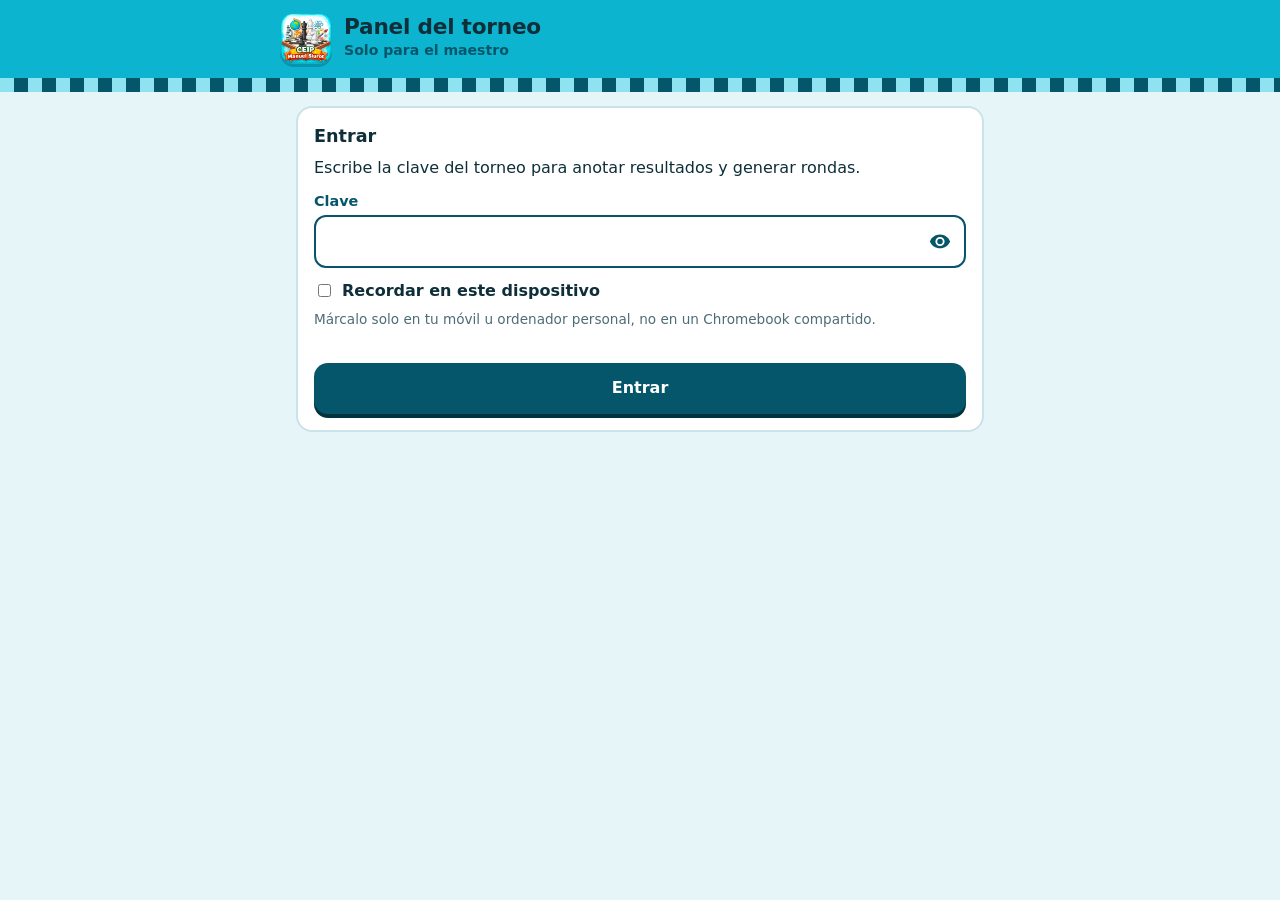
==== admin.html @ 44c77a31 "Add files via upload" ====
<!DOCTYPE html>
<html lang="es">
<head>
<meta charset="UTF-8">
<meta name="viewport" content="width=device-width, initial-scale=1, viewport-fit=cover">
<title>Panel del torneo · Ajedrez Siurot</title>
<meta name="robots" content="noindex, nofollow">
<meta name="theme-color" content="#06566b">
<link rel="manifest" href="manifest-admin.json">
<link rel="icon" type="image/png" href="iconos/favicon.png">
<link rel="apple-touch-icon" href="iconos/icon-180.png">
<meta name="apple-mobile-web-app-capable" content="yes">
<meta name="mobile-web-app-capable" content="yes">
<meta name="apple-mobile-web-app-title" content="Torneo Siurot">
<link rel="stylesheet" href="estilo.css">
</head>
<body class="admin">

<header class="cab">
  <div class="cab-fila">
    <img src="iconos/icon-192.png" alt="" width="52" height="52">
    <div>
      <h1>Panel del torneo</h1>
      <p>Solo para el maestro</p>
    </div>
    <div class="cab-acc">
      <button class="btn-ico" id="btn-recargar" aria-label="Actualizar datos" hidden></button>
      <button class="btn-ico" data-instalar hidden aria-label="Instalar la app"></button>
    </div>
  </div>
</header>

<section id="login" class="contenido">
  <div class="panel">
    <h2>Entrar</h2>
    <p>Escribe la clave del torneo para anotar resultados y generar rondas.</p>
    <label class="etq" for="clave">Clave</label>
    <div class="clave">
      <input id="clave" class="campo" type="password" autocomplete="current-password" autocapitalize="off" spellcheck="false">
      <button type="button" class="btn-ico" id="ver-clave" aria-label="Mostrar la clave" aria-pressed="false"></button>
    </div>
    <label class="leyenda" style="margin-top:12px"><input type="checkbox" id="recordar"> Recordar en este dispositivo</label>
    <p class="ayuda">Márcalo solo en tu móvil u ordenador personal, no en un Chromebook compartido.</p>
    <p class="error-txt" id="login-error" role="alert"></p>
    <button class="btn" id="entrar">Entrar</button>
  </div>
</section>

<div id="app" hidden>
  <main class="contenido" id="vista" aria-live="polite"></main>
  <div class="barra-gen" id="barra" hidden></div>
  <nav class="nav" aria-label="Secciones">
    <button data-tab="mesas"></button>
    <button data-tab="clasif"></button>
    <button data-tab="jugadores"></button>
    <button data-tab="torneo"></button>
  </nav>
</div>

<div id="zona-imprimir"></div>

<script src="comun.js"></script>
<script>
(function () {
  'use strict';
  const S = Siurot;
  const { $, $$, esc, I } = S;

  let clave = '', db = null, tab = 'mesas', ronda = 0, busca = '', generando = false;
  const guardado = {};          // estado de guardado por mesa: 'guardando' | 'error'
  const cola = [];              // resultados pendientes de enviar
  let enCurso = false;
  const form = { nombre: '', jugadores: '', rondas: '', fecha: '' };   // formulario "Nuevo torneo" (no se pierde al refrescar)
  let aviso = null;             // texto del aviso en edición

  const norm = (s) => String(s).toLowerCase().normalize('NFD').replace(/[̀-ͯ]/g, '');
  const por = () => S.jugadoresPorId(db);
  const maxRondas = (n) => Math.max(2, Math.min(12, Math.floor(n / 2)));
  const sugeridas = (n) => Math.min(maxRondas(n), Math.max(2, Math.ceil(Math.log2(Math.max(n, 2)))));

  $('#btn-recargar').innerHTML = I.recargar;
  $('[data-instalar]').innerHTML = I.instalar;
  $('#ver-clave').innerHTML = I.ojo;
  const etq = { mesas: ['Mesas', I.mesas], clasif: ['Clasificación', I.podio], jugadores: ['Jugadores', I.gente], torneo: ['Torneo', I.ajustes] };
  $$('.nav button').forEach((b) => { const e = etq[b.dataset.tab]; b.innerHTML = e[1] + '<span>' + e[0] + '</span>'; });

  // ---------- Entrada ----------
  $('#ver-clave').addEventListener('click', () => {
    const i = $('#clave'), ver = i.type === 'password';
    i.type = ver ? 'text' : 'password';
    $('#ver-clave').innerHTML = ver ? I.ojoNo : I.ojo;
    $('#ver-clave').setAttribute('aria-pressed', String(ver));
    $('#ver-clave').setAttribute('aria-label', ver ? 'Ocultar la clave' : 'Mostrar la clave');
  });
  $('#clave').addEventListener('keydown', (e) => { if (e.key === 'Enter') entrar(); });
  $('#entrar').addEventListener('click', () => entrar());

  async function entrar(silencioso, claveGuardada) {
    const k = claveGuardada || $('#clave').value;
    const err = $('#login-error'); err.textContent = '';
    if (!k) { err.textContent = 'Escribe la clave.'; return; }
    const btn = $('#entrar'); btn.disabled = true; btn.textContent = 'Comprobando…';
    try {
      await S.api.enviar({ action: 'login', key: k });
      clave = k;
      try {
        if ($('#recordar').checked) localStorage.setItem('siurot_clave', k);
        sessionStorage.setItem('siurot_clave', k);
      } catch (e) { /* sin almacenamiento */ }
      $('#clave').value = '';
      mostrarApp();
      await cargar(true);
    } catch (e) {
      if (silencioso) { try { localStorage.removeItem('siurot_clave'); sessionStorage.removeItem('siurot_clave'); } catch (x) { /* */ } }
      else err.textContent = e.message;
    } finally { btn.disabled = false; btn.textContent = 'Entrar'; }
  }
  function mostrarApp() {
    $('#login').hidden = true; $('#app').hidden = false; $('#btn-recargar').hidden = false;
    S.nav.iniciar(tab, (t, atras) => irA(t, atras));
    pintar();
  }
  function salir() {
    try { localStorage.removeItem('siurot_clave'); sessionStorage.removeItem('siurot_clave'); } catch (e) { /* */ }
    location.reload();
  }

  // ---------- Datos ----------
  async function cargar(silencio) {
    try {
      db = await S.api.leer();
      if (!form.rondas) form.rondas = '';
      pintar();
      if (!silencio) S.toast('Datos al día', 'ok');
    } catch (e) { S.toast(e.message, 'mal'); }
  }
  function aplicar(res) { if (res && res.db) { db = res.db; } }

  // ---------- Guardado de resultados (cola, uno a uno) ----------
  function encolar(r, t, v) {
    guardado[r + '_' + t] = 'guardando';
    cola.push({ r, t, v });
    procesar();
  }
  async function procesar() {
    if (enCurso) return;
    enCurso = true;
    let fallo = false;
    while (cola.length) {
      const it = cola[0], k = it.r + '_' + it.t;
      try {
        await S.api.enviar({ action: 'setResult', key: clave, round: it.r, table: it.t, result: it.v });
        if (!cola.some((x, i) => i > 0 && x.r === it.r && x.t === it.t)) delete guardado[k];
      } catch (e) { guardado[k] = 'error'; fallo = true; S.toast(e.message, 'mal'); }
      cola.shift();
      if (tab === 'mesas') pintarMesas();
    }
    enCurso = false;
    if (!fallo) await cargar(true);
    else pintar();
  }

  // ---------- Vistas ----------
  function vacio(t, s) { return `<div class="vacio">${I.peon}<b>${t}</b>${s}</div>`; }

  function vistaMesas() {
    if (!db.started) return vacio('No hay torneo en marcha', 'Ve a la pestaña Torneo para crear uno.');
    if (!ronda || ronda > db.currentRound) ronda = db.currentRound;
    const p = por();
    const ms = S.partidasRonda(db, ronda);
    const f = db.fechas[ronda] ? ` · ${S.fecha(db.fechas[ronda])}` : '';
    return `${S.pasosHtml(db, ronda)}<p class="nota" style="margin:0 4px 12px">Toca el lado del ganador (se guarda solo). Toca otra vez para borrar. El ½ del centro es tablas.${f ? '<br>Ronda ' + ronda + f : ''}</p>
      <div class="lista-mesas">${ms.map((m) => S.mesaHtml(m, p, { admin: true, guardado })).join('')}</div>`;
  }
  function pintarMesas() { if (tab === 'mesas' && db) { const sy = window.scrollY; $('#vista').innerHTML = vistaMesas(); window.scrollTo(0, sy); barra(); } }

  function barra() {
    const b = $('#barra');
    if (tab !== 'mesas' || !db || !db.started || ronda !== db.currentRound) { b.hidden = true; document.body.classList.add('sin-barra'); return; }
    const ms = S.partidasRonda(db, db.currentRound).filter((m) => m.player2Id !== -1);
    const hechos = ms.filter((m) => m.result).length, pend = ms.length - hechos;
    const guardando = cola.length > 0 || enCurso;
    let boton;
    if (generando) boton = '<button class="btn" disabled>Generando…</button>';
    else if (db.currentRound >= db.totalRondas && pend === 0) boton = `<button class="btn cinta" data-act="fin">${I.corona} Torneo terminado: ver clasificación</button>`;
    else if (pend > 0) boton = `<button class="btn" disabled>Faltan ${pend} resultado${pend === 1 ? '' : 's'}</button>`;
    else if (guardando) boton = '<button class="btn" disabled>Guardando…</button>';
    else boton = `<button class="btn cinta" data-act="generar">Generar ronda ${db.currentRound + 1} de ${db.totalRondas}</button>`;
    b.innerHTML = `<div><p>Ronda ${db.currentRound}: ${hechos} de ${ms.length} resultados</p><div class="progreso"><i style="width:${ms.length ? Math.round(hechos * 100 / ms.length) : 0}%"></i></div>${boton}</div>`;
    b.hidden = false; document.body.classList.remove('sin-barra');
  }

  function vistaClasif() {
    if (!db.started) return vacio('Todavía no hay clasificación', 'Crea un torneo para empezar.');
    return S.clasificacionHtml(db, {}) + `<div class="btns"><button class="btn sec" data-act="imprimir-clasif">${I.imprimir} Imprimir la clasificación</button></div>`;
  }

  function vistaJugadores() {
    if (!db.players.length) return vacio('No hay jugadores', 'Crea un torneo desde la pestaña Torneo.');
    const q = norm(busca.trim());
    let lista = db.players.slice().sort((a, b) => a.name.localeCompare(b.name, 'es'));
    if (q) lista = lista.filter((x) => norm(x.name).includes(q));
    let h = `<div class="buscar">${I.lupa}<label class="sr" for="q">Buscar jugador</label><input id="q" type="search" placeholder="Buscar jugador" value="${esc(busca)}" autocomplete="off"></div>`;
    lista.forEach((x) => { h += `<button class="fila-j ${x.retired ? 'ret' : ''}" data-act="jugador" data-id="${x.id}"><span class="pos num">${x.pos}</span><span class="n">${esc(x.name)}${x.retired ? '<small>retirado</small>' : ''}</span><span class="p num">${S.pts(x.points)}</span></button>`; });
    return h + '<p class="nota">Toca un jugador para ver sus partidas o retirarlo del torneo (por ejemplo, si se marcha del colegio).</p>';
  }

  function vistaTorneo() {
    const hay = db && db.started;
    const n = db ? db.players.length : 0;
    let h = '';
    if (hay) {
      h += `<section class="panel"><h2>Días de juego</h2><p class="ayuda" style="margin:0 0 6px">Las familias ven la fecha de cada ronda y el aviso de «próxima ronda».</p>`;
      for (let r = 1; r <= db.totalRondas; r++) h += `<div class="fila-ronda"><b>Ronda ${r}</b><input class="campo" type="date" data-fecha="${r}" value="${esc(db.fechas[r] || '')}" aria-label="Fecha de la ronda ${r}"></div>`;
      h += '</section>';
      const max = maxRondas(n), min = Math.max(db.currentRound, 1);
      h += `<section class="panel"><h2>Número de rondas</h2><div class="paso-num"><button data-act="menos" ${db.totalRondas <= min ? 'disabled' : ''} aria-label="Una ronda menos">−</button><b class="num">${db.totalRondas}</b><button data-act="mas" ${db.totalRondas >= max ? 'disabled' : ''} aria-label="Una ronda más">+</button></div>
        <p class="ayuda" style="text-align:center">Con ${n} jugadores: de ${min} a ${max} rondas. Recomendado: ${sugeridas(n)}.</p></section>`;
      if (aviso === null) aviso = db.aviso || '';
      h += `<section class="panel"><h2>Aviso para las familias</h2><label class="etq" for="aviso">Mensaje (aparece arriba en la web)</label>
        <textarea id="aviso" class="campo" maxlength="300" placeholder="Ej.: Mañana jugamos la ronda 3 en el patio, a la hora del recreo.">${esc(aviso)}</textarea>
        <div class="btns"><button class="btn" data-act="guardar-aviso">Guardar aviso</button></div></section>`;
      h += `<section class="panel"><h2>Imprimir</h2><p class="ayuda" style="margin:0 0 6px">Se abre el cuadro de impresión de Chrome; también puedes elegir «Guardar como PDF».</p>
        <div class="btns"><button class="btn sec" data-act="imprimir-mesas">${I.imprimir} Mesas de la ronda ${ronda || db.currentRound}</button><button class="btn sec" data-act="imprimir-clasif">${I.imprimir} Clasificación</button></div></section>`;
      if (db.currentRound > 1) h += `<section class="panel"><h2>Me he equivocado</h2><p>Si generaste una ronda por error, puedes deshacer la última (la ronda ${db.currentRound}) y sus resultados.</p><div class="btns"><button class="btn sec" data-act="deshacer">Deshacer la ronda ${db.currentRound}</button></div></section>`;
    }
    const lineas = form.jugadores.split('\n').map((x) => x.trim()).filter(Boolean).length;
    h += `<section class="panel"><h2>${hay ? 'Empezar un torneo nuevo' : 'Crear el torneo'}</h2>
      ${hay ? '<p class="ayuda" style="margin:0 0 6px">Esto borra el torneo actual con todos sus resultados.</p>' : ''}
      <label class="etq" for="f-nombre">Nombre del torneo</label><input id="f-nombre" class="campo" maxlength="60" placeholder="Torneo de ajedrez del recreo" value="${esc(form.nombre)}">
      <label class="etq" for="f-jug">Jugadores (uno por línea)</label>
      <textarea id="f-jug" class="campo" style="min-height:170px" placeholder="Awatef 4ºA&#10;Antonio 3ºB&#10;Lucas 4ºA">${esc(form.jugadores)}</textarea>
      <p class="ayuda" id="f-cuenta">${lineas} jugador${lineas === 1 ? '' : 'es'}${lineas >= 4 ? ' · rondas recomendadas: ' + sugeridas(lineas) : ' · hacen falta al menos 4'}. Si dos comparten nombre, añade el curso.</p>
      <label class="etq" for="f-rondas">Número de rondas (vacío = recomendado)</label><input id="f-rondas" class="campo" type="number" min="1" max="12" inputmode="numeric" value="${esc(form.rondas)}">
      <label class="etq" for="f-fecha">Día de la ronda 1 (opcional)</label><input id="f-fecha" class="campo" type="date" value="${esc(form.fecha)}">
      <div class="btns"><button class="btn ${hay ? 'mal' : 'cinta'}" data-act="crear">${hay ? 'Borrar todo y crear el torneo nuevo' : 'Crear torneo y sortear la ronda 1'}</button></div></section>`;
    h += `<section class="panel"><h2>Sesión</h2><div class="btns"><button class="btn sec" data-act="salir">Cerrar sesión</button></div>
      <p class="ayuda"><a class="enlace" href="?diag">Comprobar que la app está bien instalada</a></p>
      <button class="btn" data-instalar hidden style="margin-top:8px">${I.instalar} Instalar el panel en este dispositivo</button>
      <p data-ios hidden class="ayuda">En iPhone: botón Compartir de Safari → <b>Añadir a pantalla de inicio</b>.</p></section>`;
    return h;
  }

  function pintar() {
    if (!db) return;
    $$('.nav button').forEach((b) => b.setAttribute('aria-current', b.dataset.tab === tab ? 'page' : 'false'));
    const foco = document.activeElement && document.activeElement.id === 'q';
    const pos = foco ? document.activeElement.selectionStart : 0;
    $('#vista').innerHTML = ({ mesas: vistaMesas, clasif: vistaClasif, jugadores: vistaJugadores, torneo: vistaTorneo })[tab]();
    S.pintarInstalar(); barra();
    if (foco) { const q = $('#q'); if (q) { q.focus(); q.setSelectionRange(pos, pos); } }
  }
  function irA(t, atras) {
    if (t === tab) return;
    tab = t; busca = '';
    if (!atras) S.nav.pestana(t);
    pintar(); window.scrollTo(0, 0);
  }

  // ---------- Acciones ----------
  function fichaJugador(id) {
    const x = por()[id]; if (!x) return;
    const caja = S.hoja(S.fichaHtml(db, x, `<p class="ayuda">${x.retired ? 'Está retirado: no se le empareja en las próximas rondas.' : 'Si se retira, no se le emparejará más; sus puntos y partidas se conservan.'}</p>
      <div class="btns"><button class="btn ${x.retired ? '' : 'mal'}" data-r="ret">${x.retired ? 'Reincorporar al torneo' : 'Retirar del torneo'}</button><button class="btn sec" data-r="x">Cerrar</button></div>`));
    caja.addEventListener('click', async (e) => {
      const b = e.target.closest('[data-r]'); if (!b) return;
      if (b.dataset.r !== 'ret') { S.cerrarHoja(); return; }
      if (!x.retired) {
        const ok = await S.confirmar({ titulo: `¿Retirar a ${x.name}?`, texto: 'No se le emparejará en las próximas rondas.', ok: 'Retirar', peligro: true });
        if (!ok) return;
      }
      try { aplicar(await S.api.enviar({ action: 'setRetirado', key: clave, id, value: !x.retired })); pintar(); S.toast(x.retired ? 'Reincorporado' : 'Retirado', 'ok'); S.cerrarHoja(); }
      catch (err) { S.toast(err.message, 'mal'); }
    });
  }

  function dialogoGenerar() {
    if (cola.length || enCurso) { S.toast('Espera a que termine de guardar', 'mal'); return; }
    const n = db.currentRound + 1;
    const caja = S.hoja(`<div class="asa"></div><h2>Generar la ronda ${n}</h2>
      <p class="sub">Se emparejará según la clasificación actual, sin repetir rivales y repartiendo los colores.</p>
      <label class="etq" for="f-f">Día de juego (opcional)</label><input id="f-f" type="date" class="campo" value="${esc(db.fechas[n] || '')}">
      <div class="btns dos"><button class="btn sec" data-r="no">Cancelar</button><button class="btn cinta" data-r="si">Generar</button></div>`);
    caja.addEventListener('click', async (e) => {
      const b = e.target.closest('[data-r]'); if (!b) return;
      const fecha = $('#f-f', caja).value;
      S.cerrarHoja();
      if (b.dataset.r !== 'si') return;
      generando = true; barra();
      try {
        const res = await S.api.enviar({ action: 'nextRound', key: clave, fecha });
        aplicar(res); ronda = db.currentRound;
        S.toast(`Ronda ${db.currentRound} generada`, 'ok');
        if (res.warnings && res.warnings.length) S.aviso('Revisa estas mesas', '<ul>' + res.warnings.map((w) => `<li>${esc(w)}</li>`).join('') + '</ul>');
      } catch (err) { S.toast(err.message, 'mal'); }
      generando = false; pintar(); window.scrollTo(0, 0);
    });
  }

  async function crear() {
    const nombres = form.jugadores.split('\n').map((x) => x.replace(/\s+/g, ' ').trim()).filter(Boolean);
    if (nombres.length < 4) { S.toast('Hacen falta al menos 4 jugadores', 'mal'); return; }
    const hay = db && db.started;
    const ok = await S.confirmar(hay
      ? { titulo: 'Borrar el torneo actual', texto: `Se perderán todos los resultados y se creará uno nuevo con ${nombres.length} jugadores.`, ok: 'Borrar y crear', peligro: true, escribir: 'BORRAR' }
      : { titulo: 'Crear el torneo', texto: `Se sorteará la ronda 1 con ${nombres.length} jugadores.`, ok: 'Crear' });
    if (!ok) return;
    S.toast('Creando el torneo…');
    try {
      const res = await S.api.enviar({ action: 'create', key: clave, players: nombres, rondas: parseInt(form.rondas, 10) || 0, nombre: form.nombre.trim() || 'Torneo de ajedrez', fecha: form.fecha });
      aplicar(res); form.jugadores = ''; form.nombre = ''; form.rondas = ''; form.fecha = ''; aviso = null; ronda = 1;
      irA('mesas'); pintar();
      S.toast('Torneo creado', 'ok');
      if (res.warnings && res.warnings.length) S.aviso('Revisa estas mesas', '<ul>' + res.warnings.map((w) => `<li>${esc(w)}</li>`).join('') + '</ul>');
    } catch (err) { S.toast(err.message, 'mal'); }
  }

  async function enviar(cuerpo, ok) {
    try { aplicar(await S.api.enviar(Object.assign({ key: clave }, cuerpo))); if (ok) S.toast(ok, 'ok'); return true; }
    catch (err) { S.toast(err.message, 'mal'); return false; }
  }

  // ---------- Impresión ----------
  function imprimir(html) { $('#zona-imprimir').innerHTML = html; window.print(); }
  function imprimirMesas() {
    const r = ronda || db.currentRound, p = por();
    const f = db.fechas[r] ? ' · ' + S.fecha(db.fechas[r]) : '';
    const filas = S.partidasRonda(db, r).map((m) => m.player2Id === -1
      ? `<tr><td class="c">${m.table}</td><td colspan="3">${esc(p[m.player1Id].name)} — descansa (1 punto)</td></tr>`
      : `<tr><td class="c">${m.table}</td><td>${esc(p[m.player1Id].name)}</td><td class="c">${m.result === '1-0' ? '1 – 0' : m.result === '0-1' ? '0 – 1' : m.result ? '½ – ½' : '&nbsp;'}</td><td>${esc(p[m.player2Id].name)}</td></tr>`).join('');
    imprimir(`<h1>${esc(db.nombre)}</h1><h2>Ronda ${r}${f}</h2><table><thead><tr><th class="c">Mesa</th><th>Blancas</th><th class="c">Resultado</th><th>Negras</th></tr></thead><tbody>${filas}</tbody></table>`);
  }
  function imprimirClasif() {
    const filas = S.ordenados(db).map((x) => `<tr><td class="c">${x.pos}</td><td>${esc(x.name)}${x.retired ? ' (retirado)' : ''}</td><td class="c">${S.pts(x.points)}</td><td class="c">${S.pts(Math.round(x.buchholz * 10) / 10)}</td></tr>`).join('');
    imprimir(`<h1>${esc(db.nombre)}</h1><h2>Clasificación${db.finished ? ' final' : ' tras la ronda ' + (db.currentRound - (db.roundDone ? 0 : 1))}</h2><table><thead><tr><th class="c">Puesto</th><th>Jugador</th><th class="c">Puntos</th><th class="c">Buchholz</th></tr></thead><tbody>${filas}</tbody></table>`);
  }

  // ---------- Eventos ----------
  document.addEventListener('click', async (e) => {
    const nav = e.target.closest('.nav [data-tab]'); if (nav) { irA(nav.dataset.tab); return; }
    if (e.target.closest('#btn-recargar')) { if (cola.length || enCurso) S.toast('Espera, se está guardando', 'mal'); else cargar(false); return; }
    const paso = e.target.closest('.paso[data-ronda]'); if (paso && !paso.disabled) { ronda = parseInt(paso.dataset.ronda, 10); pintar(); return; }
    const a = e.target.closest('[data-act]'); if (!a) return;
    const act = a.dataset.act;
    if (act === 'res') {
      const r = parseInt(a.dataset.round, 10), t = parseInt(a.dataset.table, 10), v = a.dataset.val;
      const m = db.matches.find((x) => x.round === r && x.table === t); if (!m) return;
      const nuevo = (m.result === v && guardado[r + '_' + t] !== 'error') ? '' : v;
      m.result = nuevo; encolar(r, t, nuevo); pintarMesas(); return;
    }
    if (act === 'jugador') { fichaJugador(parseInt(a.dataset.id, 10)); return; }
    if (act === 'generar') { dialogoGenerar(); return; }
    if (act === 'fin') { irA('clasif'); S.confeti(); return; }
    if (act === 'imprimir-mesas') { imprimirMesas(); return; }
    if (act === 'imprimir-clasif') { imprimirClasif(); return; }
    if (act === 'guardar-aviso') { if (await enviar({ action: 'setAviso', texto: $('#aviso').value }, 'Aviso guardado')) { aviso = db.aviso; } return; }
    if (act === 'menos' || act === 'mas') { if (await enviar({ action: 'setRondas', rondas: db.totalRondas + (act === 'mas' ? 1 : -1) })) pintar(); return; }
    if (act === 'deshacer') {
      const ok = await S.confirmar({ titulo: `¿Deshacer la ronda ${db.currentRound}?`, texto: 'Se borran sus mesas y resultados. Podrás generarla de nuevo.', ok: 'Deshacer', peligro: true });
      if (ok && await enviar({ action: 'undoRound' }, 'Ronda deshecha')) { ronda = db.currentRound; pintar(); }
      return;
    }
    if (act === 'crear') { crear(); return; }
    if (act === 'salir') { salir(); return; }
  });
  document.addEventListener('change', async (e) => {
    const f = e.target.dataset && e.target.dataset.fecha;
    if (f) await enviar({ action: 'setFecha', round: parseInt(f, 10), fecha: e.target.value }, 'Fecha guardada');
  });
  document.addEventListener('input', (e) => {
    const id = e.target.id;
    if (id === 'q') { busca = e.target.value; pintar(); }
    else if (id === 'f-nombre') form.nombre = e.target.value;
    else if (id === 'f-rondas') form.rondas = e.target.value;
    else if (id === 'f-fecha') form.fecha = e.target.value;
    else if (id === 'aviso') aviso = e.target.value;
    else if (id === 'f-jug') {
      form.jugadores = e.target.value;
      const n = form.jugadores.split('\n').map((x) => x.trim()).filter(Boolean).length;
      $('#f-cuenta').textContent = `${n} jugador${n === 1 ? '' : 'es'}${n >= 4 ? ' · rondas recomendadas: ' + sugeridas(n) : ' · hacen falta al menos 4'}. Si dos comparten nombre, añade el curso.`;
    }
  });
  setInterval(() => { if (clave && !document.hidden && tab !== 'torneo' && !cola.length && !enCurso && !generando && !S.hayVentana()) cargar(true); }, 45000);

  // ---------- Inicio ----------
  let k = '';
  try { k = localStorage.getItem('siurot_clave') || sessionStorage.getItem('siurot_clave') || ''; } catch (e) { /* */ }
  if (k) entrar(true, k);
  else setTimeout(() => $('#clave').focus(), 50);
})();
</script>
</body>
</html>
---- estilo.css ----
/* Ajedrez Siurot · estilos compartidos (index.html y admin.html) */
:root {
  --cielo: #0db4cf;
  --cielo-claro: #8fe3f0;
  --hondo: #06566b;
  --tinta: #0e2f39;
  --suave: #4d6c76;
  --hielo: #e6f5f8;
  --linea: #c9e3e9;
  --marfil: #fbf4e4;
  --ebano: #16262c;
  --madera: #8a5a2b;
  --cinta: #ff6a2b;
  --cinta-fondo: #fff0e6;
  --sol: #ffc83d;
  --ok: #17824a;
  --mal: #c93636;
  --radio: 16px;
  --fuente: "Nunito", "Avenir Next Rounded", "SF Pro Rounded", ui-rounded, "Trebuchet MS", "Segoe UI", Roboto, system-ui, sans-serif;
}

* { box-sizing: border-box; -webkit-tap-highlight-color: transparent; }
html { -webkit-text-size-adjust: 100%; }
body {
  margin: 0; font-family: var(--fuente); font-size: 16px; line-height: 1.4;
  color: var(--tinta); background: var(--hielo);
  padding-bottom: calc(76px + env(safe-area-inset-bottom));
  overflow-x: hidden;
}
button, input, textarea, select { font: inherit; color: inherit; }
button { cursor: pointer; }
[hidden] { display: none !important; }
:focus-visible { outline: 3px solid var(--cinta); outline-offset: 2px; border-radius: 6px; }
.sr { position: absolute; width: 1px; height: 1px; overflow: hidden; clip: rect(0 0 0 0); white-space: nowrap; }
.num { font-variant-numeric: tabular-nums; }

/* ---------- Cabecera ---------- */
.cab {
  background: var(--cielo); color: var(--tinta);
  padding: calc(12px + env(safe-area-inset-top)) 16px 14px;
  position: relative;
}
.cab-fila { display: flex; align-items: center; gap: 12px; max-width: 720px; margin: 0 auto; }
.cab img { width: 52px; height: 52px; border-radius: 14px; flex: none; box-shadow: 0 3px 0 rgba(6, 86, 107, .35); }
.cab h1 { margin: 0; font-size: 1.35rem; line-height: 1.1; font-weight: 900; letter-spacing: -.01em; }
.cab p { margin: 2px 0 0; font-size: .88rem; font-weight: 700; color: var(--hondo); }
.cab-acc { margin-left: auto; display: flex; gap: 8px; }
.cab::after { /* tira de casillas de ajedrez */
  content: ""; position: absolute; left: 0; right: 0; bottom: -14px; height: 14px;
  background: repeating-conic-gradient(var(--hondo) 0 25%, var(--cielo-claro) 0 50%) 0 0 / 28px 28px;
}
.contenido { max-width: 720px; margin: 0 auto; padding: 28px 16px 8px; }

.btn-ico {
  width: 44px; height: 44px; border-radius: 50%; border: 0; display: grid; place-items: center;
  background: rgba(255, 255, 255, .55); color: var(--hondo);
}
.btn-ico:active { transform: scale(.94); }
.btn-ico svg { width: 22px; height: 22px; fill: currentColor; }

/* ---------- Aviso ---------- */
.aviso {
  display: flex; gap: 12px; align-items: flex-start; background: var(--cinta-fondo);
  border-left: 6px solid var(--cinta); border-radius: 4px 14px 14px 4px; padding: 12px 14px; margin: 0 0 18px;
}
.aviso svg { width: 24px; height: 24px; flex: none; fill: var(--cinta); margin-top: 1px; }
.aviso b { display: block; font-weight: 900; }
.aviso span { display: block; color: var(--tinta); }
.aviso.fin { background: #fff7d6; border-left-color: var(--sol); }
.aviso.fin svg { fill: #c79200; }

/* ---------- Pasos de ronda ---------- */
.pasos { display: flex; align-items: flex-start; margin: 0 0 18px; padding: 4px 0 2px; overflow-x: auto; scrollbar-width: none; }
.pasos::-webkit-scrollbar { display: none; }
.paso { flex: 1 0 58px; display: flex; flex-direction: column; align-items: center; gap: 4px; background: none; border: 0; padding: 0; position: relative; color: var(--suave); }
.paso::before { content: ""; position: absolute; top: 19px; left: -50%; width: 100%; height: 4px; background: var(--linea); z-index: 0; }
.paso:first-child::before { display: none; }
.paso.hecha::before, .paso.actual::before { background: var(--hondo); }
.paso i {
  position: relative; z-index: 1; width: 40px; height: 40px; border-radius: 50%; display: grid; place-items: center;
  font-style: normal; font-weight: 900; background: var(--hielo); border: 3px solid var(--linea); color: var(--suave);
}
.paso.hecha i { background: var(--hondo); border-color: var(--hondo); color: #fff; }
.paso.actual i { background: var(--sol); border-color: var(--hondo); color: var(--tinta); }
.paso.sel i { box-shadow: 0 0 0 4px var(--cinta); }
.paso.futura { cursor: default; }
.paso.futura i { border-style: dashed; }
.paso small { font-size: .72rem; font-weight: 800; min-height: 1em; }
.paso.sel small { color: var(--tinta); }

/* ---------- Mesa: el tablero partido ---------- */
.lista-mesas { display: grid; gap: 14px; }
@media (min-width: 640px) { .lista-mesas { grid-template-columns: 1fr 1fr; } }
.mesa { position: relative; }
.mesa-cab { display: flex; align-items: center; justify-content: space-between; padding: 0 4px 4px; font-weight: 900; font-size: .9rem; color: var(--hondo); }
.mesa-cab em { font-style: normal; font-weight: 800; font-size: .8rem; color: var(--suave); display: inline-flex; align-items: center; gap: 6px; }
.mesa.pend .mesa-cab em::before { content: ""; width: 8px; height: 8px; border-radius: 50%; background: var(--cinta); animation: latido 1.6s ease-in-out infinite; }
@keyframes latido { 50% { opacity: .25; } }
.tablero {
  position: relative; display: grid; grid-template-columns: 1fr 1fr; border-radius: var(--radio); overflow: hidden;
  border: 3px solid var(--madera); background: var(--madera); box-shadow: 0 4px 0 #5e3b17; gap: 0;
}
.lado {
  border: 0; border-radius: 0; text-align: left; min-height: 104px; padding: 12px 12px 12px 14px; display: flex; flex-direction: column; gap: 4px;
  position: relative; transition: filter .2s, opacity .2s, background-color .2s;
}
.lado.blancas { background: var(--marfil); color: var(--tinta); }
.lado.negras { background: var(--ebano); color: var(--marfil); text-align: right; align-items: flex-end; }
.lado-top { display: flex; align-items: center; gap: 6px; font-size: .74rem; font-weight: 800; opacity: .8; }
.negras .lado-top { flex-direction: row-reverse; }
.chip { width: 14px; height: 14px; border-radius: 4px; display: inline-block; border: 2px solid var(--ebano); background: var(--marfil); flex: none; }
.chip.n { background: var(--ebano); border-color: var(--marfil); }
.negras .chip { border-color: var(--marfil); }
.nombre { font-size: 1.05rem; line-height: 1.15; font-weight: 900; overflow-wrap: anywhere; hyphens: auto; }
.lado-pts { margin-top: auto; font-size: .78rem; font-weight: 700; opacity: .75; }
.lado.gana { box-shadow: inset 0 0 0 4px var(--sol); }
.lado.gana .lado-top svg { width: 20px; height: 20px; fill: var(--sol); filter: drop-shadow(0 1px 0 rgba(0, 0, 0, .35)); }
.blancas.gana .lado-top svg { fill: #e9a600; }
.lado.pierde { filter: saturate(.3); opacity: .62; }
.lado .medio { font-weight: 900; font-size: 1rem; opacity: 1; background: var(--sol); color: var(--tinta); border-radius: 8px; padding: 0 6px; }
.vs {
  position: absolute; left: 50%; top: 50%; width: 34px; height: 34px; transform: translate(-50%, -50%); border-radius: 50%;
  border: 3px solid var(--madera); background: repeating-conic-gradient(var(--ebano) 0 25%, var(--marfil) 0 50%) 0 0 / 14px 14px; z-index: 2;
  pointer-events: none;
}
.mesa.mia .tablero { box-shadow: 0 0 0 4px var(--cinta), 0 4px 0 4px #b2420f; }
.mesa.mia .mesa-cab::after { content: "tu mesa"; background: var(--cinta); color: #fff; border-radius: 99px; padding: 0 8px; font-size: .75rem; margin-left: 8px; }
.mesa.mia .mesa-cab { justify-content: flex-start; }
.mesa.mia .mesa-cab em { margin-left: auto; }

.descanso { grid-column: 1 / -1; background: repeating-linear-gradient(-45deg, #f3eedd 0 12px, var(--marfil) 12px 24px); color: var(--tinta); display: flex; align-items: center; gap: 12px; padding: 14px; min-height: 0; text-align: left; border: 0; width: 100%; }
.descanso b { font-weight: 900; font-size: 1.05rem; }
.descanso small { display: block; font-weight: 700; color: var(--suave); }
.descanso svg { width: 28px; height: 28px; flex: none; fill: var(--hondo); }

.buscar { position: relative; margin: 0 0 16px; }
.buscar input { width: 100%; padding: 13px 16px 13px 46px; border-radius: 99px; border: 2px solid var(--linea); background: #fff; font-weight: 700; outline: none; }
.buscar input:focus { border-color: var(--hondo); }
.buscar svg { position: absolute; left: 15px; top: 50%; transform: translateY(-50%); width: 22px; height: 22px; fill: var(--suave); }

.mi-partida { background: var(--hondo); color: #fff; border-radius: var(--radio); padding: 14px 16px; margin: 0 0 16px; }
.mi-partida b { font-size: 1.05rem; font-weight: 900; }
.mi-partida span { display: block; opacity: .92; }

.hora-act { font-size: .8rem; font-weight: 700; color: var(--suave); margin: 14px 0 0; text-align: center; }
.vacio { text-align: center; padding: 38px 18px; color: var(--suave); }
.vacio svg { width: 64px; height: 64px; fill: var(--cielo); margin-bottom: 8px; }
.vacio b { display: block; color: var(--tinta); font-size: 1.15rem; font-weight: 900; }

/* ---------- Clasificación ---------- */
.podio { display: grid; grid-template-columns: 1fr 1.15fr 1fr; gap: 8px; align-items: end; margin: 0 0 20px; }
.pod { display: flex; flex-direction: column; align-items: center; text-align: center; gap: 4px; padding: 0 2px; }
.pod .nom { font-weight: 900; font-size: .95rem; line-height: 1.1; overflow-wrap: anywhere; min-height: 2.2em; display: flex; align-items: flex-end; }
.pod .pun { font-weight: 800; font-size: .85rem; color: var(--suave); }
.pod .bloque { width: 100%; border-radius: 12px 12px 0 0; display: grid; place-items: start center; padding-top: 8px; font-weight: 900; font-size: 1.6rem; color: var(--tinta); }
.pod.p1 .bloque { height: 112px; background: linear-gradient(var(--sol), #f0a500); }
.pod.p2 .bloque { height: 84px; background: linear-gradient(#e7eef0, #b3c1c6); }
.pod.p3 .bloque { height: 62px; background: linear-gradient(#e9b384, #b8763f); }
.pod .corona { width: 34px; height: 34px; fill: #e9a600; }
.pod button { background: none; border: 0; padding: 0; display: flex; flex-direction: column; align-items: center; gap: 4px; width: 100%; }

.tabla { width: 100%; border-collapse: collapse; }
.tabla th { text-align: left; font-size: .78rem; color: var(--suave); font-weight: 800; padding: 0 8px 6px; }
.tabla th.r, .tabla td.r { text-align: right; }
.tabla td { padding: 0; border-top: 1px solid var(--linea); }
.fila-j { display: flex; align-items: center; gap: 10px; width: 100%; background: none; border: 0; text-align: left; padding: 11px 8px; min-height: 52px; }
.pos { width: 30px; flex: none; text-align: center; font-weight: 900; color: var(--hondo); }
.fila-j .n { flex: 1; font-weight: 800; overflow-wrap: anywhere; }
.fila-j .n small { display: block; font-weight: 700; color: var(--suave); font-size: .75rem; }
.fila-j .p { font-weight: 900; font-size: 1.2rem; min-width: 48px; text-align: right; }
.fila-j .b { min-width: 44px; text-align: right; color: var(--suave); font-weight: 700; font-size: .9rem; }
.fila-j.yo { background: var(--cinta-fondo); border-radius: 10px; box-shadow: inset 4px 0 0 var(--cinta); }
.fila-j.ret { opacity: .5; }
.nota { font-size: .8rem; color: var(--suave); margin: 12px 4px 0; }

/* ---------- Jugadores ---------- */
.az { display: block; }
.az h3 { margin: 16px 0 2px; font-size: .9rem; font-weight: 900; color: var(--hondo); }

/* ---------- Hoja inferior (ficha de jugador / diálogos) ---------- */
.capa { position: fixed; inset: 0; background: rgba(6, 40, 52, .55); z-index: 50; display: flex; align-items: flex-end; justify-content: center; }
.capa[hidden] { display: none; }
.hoja { background: #fff; width: 100%; max-width: 560px; max-height: 88vh; overflow: auto; border-radius: 22px 22px 0 0; padding: 10px 18px calc(22px + env(safe-area-inset-bottom)); animation: sube .22s ease-out; }
@keyframes sube { from { transform: translateY(40px); opacity: .4; } to { transform: none; opacity: 1; } }
.hoja .asa { width: 44px; height: 5px; border-radius: 9px; background: var(--linea); margin: 0 auto 12px; }
.hoja h2 { margin: 0; font-size: 1.4rem; font-weight: 900; line-height: 1.1; }
.hoja .sub { color: var(--suave); font-weight: 700; margin: 2px 0 12px; }
.datos { display: grid; grid-template-columns: repeat(3, 1fr); gap: 8px; margin: 0 0 14px; }
.datos div { background: var(--hielo); border-radius: 12px; padding: 8px 4px; text-align: center; }
.datos b { display: block; font-size: 1.5rem; font-weight: 900; }
.datos span { font-size: .75rem; font-weight: 800; color: var(--suave); }
.hist { list-style: none; margin: 0 0 14px; padding: 0; }
.hist li { display: flex; align-items: center; gap: 10px; padding: 9px 0; border-top: 1px solid var(--linea); }
.hist .r { width: 32px; font-weight: 900; color: var(--hondo); }
.hist .v { flex: 1; font-weight: 700; overflow-wrap: anywhere; }
.hist .res { font-weight: 900; font-size: .85rem; border-radius: 8px; padding: 2px 8px; background: var(--hielo); }
.res.g { background: #d8f3e3; color: var(--ok); }
.res.p { background: #fbe0e0; color: var(--mal); }
.res.t { background: #fff1c2; color: #8a6200; }
.res.d { background: #ece7d6; color: var(--suave); }
.colores { display: flex; gap: 6px; flex-wrap: wrap; margin: 0 0 14px; }

/* ---------- Botones ---------- */
.btn { display: inline-flex; align-items: center; justify-content: center; gap: 8px; width: 100%; border: 0; border-radius: 14px; padding: 14px 18px; font-weight: 900; background: var(--hondo); color: #fff; min-height: 50px; box-shadow: 0 4px 0 #03323f; }
.btn:active { transform: translateY(3px); box-shadow: 0 1px 0 #03323f; }
.btn.sec { background: #fff; color: var(--hondo); box-shadow: inset 0 0 0 2px var(--hondo); }
.btn.sec:active { box-shadow: inset 0 0 0 2px var(--hondo); }
.btn.cinta { background: var(--cinta); box-shadow: 0 4px 0 #b2420f; }
.btn.mal { background: var(--mal); box-shadow: 0 4px 0 #7f1d1d; }
.btn[disabled] { background: #c3d4d9; color: #6d858d; box-shadow: none; cursor: not-allowed; }
.btn svg { width: 20px; height: 20px; fill: currentColor; }
.btns { display: grid; gap: 10px; margin: 12px 0 0; }
.btns.dos { grid-template-columns: 1fr 1fr; }

/* ---------- Formularios y panel de gestión ---------- */
.campo { width: 100%; padding: 13px 14px; border-radius: 12px; border: 2px solid var(--linea); background: #fff; font-weight: 700; outline: none; }
.campo:focus { border-color: var(--hondo); }
textarea.campo { min-height: 130px; resize: vertical; font-weight: 600; }
.etq { display: block; font-weight: 800; font-size: .9rem; margin: 12px 0 4px; color: var(--hondo); }
.ayuda { font-size: .85rem; color: var(--suave); margin: 4px 0 0; }
.error-txt { color: var(--mal); font-weight: 800; min-height: 1.4em; margin: 8px 0 0; }
.clave { position: relative; }
.clave .campo { padding-right: 56px; }
.clave .btn-ico { position: absolute; right: 4px; top: 50%; transform: translateY(-50%); background: transparent; }
.vs-btn {
  position: absolute; left: 50%; top: 50%; transform: translate(-50%, -50%); z-index: 3; width: 46px; height: 46px; border-radius: 50%;
  border: 3px solid var(--madera); background: var(--sol); color: var(--tinta); font-weight: 900; font-size: 1.15rem; padding: 0;
}
.vs-btn[aria-pressed="true"] { background: var(--cinta); color: #fff; }
.mesa .lado[data-act="res"] { cursor: pointer; }
.fila-ronda { display: flex; align-items: center; gap: 10px; padding: 8px 0; border-top: 1px solid var(--linea); }
.fila-ronda b { width: 78px; font-weight: 900; }
.fila-ronda .campo { padding: 9px 10px; }
.paso-num { display: flex; align-items: center; gap: 14px; justify-content: center; margin: 8px 0; }
.paso-num button { width: 52px; height: 52px; border-radius: 50%; border: 0; background: var(--hondo); color: #fff; font-size: 1.6rem; font-weight: 900; }
.paso-num button[disabled] { background: #c3d4d9; }
.paso-num b { font-size: 2rem; min-width: 48px; text-align: center; }
.barra-gen {
  position: fixed; left: 0; right: 0; bottom: calc(62px + 3px + env(safe-area-inset-bottom)); z-index: 35; background: #fff;
  border-top: 2px solid var(--linea); padding: 10px 16px;
}
.barra-gen > div { max-width: 720px; margin: 0 auto; }
.progreso { height: 8px; background: var(--linea); border-radius: 9px; overflow: hidden; margin: 0 0 8px; }
.progreso i { display: block; height: 100%; background: var(--ok); transition: width .3s; }
.barra-gen p { margin: 0 0 8px; font-weight: 800; font-size: .9rem; }
body.admin { padding-bottom: calc(150px + env(safe-area-inset-bottom)); }
body.admin.sin-barra { padding-bottom: calc(80px + env(safe-area-inset-bottom)); }
.enlace { background: none; border: 0; color: var(--hondo); font-weight: 800; text-decoration: underline; padding: 8px 0; }

/* ---------- Información ---------- */
.panel { background: #fff; border-radius: var(--radio); padding: 16px; margin: 0 0 14px; border: 2px solid var(--linea); }
.panel h2 { margin: 0 0 8px; font-size: 1.1rem; font-weight: 900; }
.panel p, .panel li { margin: 6px 0; }
.panel ul { padding-left: 20px; margin: 6px 0; }
.leyenda { display: flex; align-items: center; gap: 8px; margin: 8px 0; font-weight: 700; }

/* ---------- Barra inferior ---------- */
.nav { position: fixed; left: 0; right: 0; bottom: 0; z-index: 40; background: #fff; border-top: 3px solid var(--hondo); display: flex; padding-bottom: env(safe-area-inset-bottom); }
.nav button { flex: 1; background: none; border: 0; padding: 8px 2px 8px; display: flex; flex-direction: column; align-items: center; gap: 2px; font-size: .74rem; font-weight: 800; color: var(--suave); min-height: 62px; }
.nav svg { width: 26px; height: 26px; fill: currentColor; }
.nav button[aria-current="page"] { color: var(--hondo); background: linear-gradient(var(--hielo), #fff); box-shadow: inset 0 4px 0 var(--cinta); }

/* ---------- Avisos emergentes ---------- */
.toast { position: fixed; left: 50%; bottom: calc(86px + env(safe-area-inset-bottom)); transform: translateX(-50%); z-index: 90; max-width: min(92vw, 460px); background: var(--tinta); color: #fff; border-radius: 14px; padding: 12px 16px; font-weight: 800; box-shadow: 0 8px 24px rgba(0, 0, 0, .3); animation: sube .2s ease-out; }
.toast.mal { background: var(--mal); }
.toast.ok { background: var(--ok); }

/* ---------- Diagnóstico ---------- */
.diag { position: fixed; inset: 0; z-index: 100; background: #fff; overflow: auto; padding: 18px; font-family: ui-monospace, Consolas, monospace; font-size: .9rem; }
.diag h2 { font-family: var(--fuente); margin: 0 0 10px; }
.diag div { padding: 6px 0; border-bottom: 1px solid var(--linea); overflow-wrap: anywhere; }
.diag .si { color: var(--ok); font-weight: 900; }
.diag .no { color: var(--mal); font-weight: 900; }

/* ---------- Cargando ---------- */
.cargando { text-align: center; padding: 50px 0; color: var(--suave); font-weight: 800; }
.peon { width: 40px; height: 40px; fill: var(--hondo); animation: salta .8s ease-in-out infinite alternate; }
@keyframes salta { to { transform: translateY(-10px); } }
.confeti { position: fixed; inset: 0; pointer-events: none; z-index: 30; overflow: hidden; }
.confeti i { position: absolute; top: -12px; width: 9px; height: 14px; border-radius: 2px; animation: cae linear forwards; }
@keyframes cae { to { transform: translateY(105vh) rotate(540deg); } }

@media (prefers-reduced-motion: reduce) {
  *, *::before, *::after { animation: none !important; transition: none !important; }
}

/* ---------- Impresión ---------- */
#zona-imprimir { display: none; }
@media print {
  body { background: #fff; padding: 0; }
  body > *:not(#zona-imprimir) { display: none !important; }
  #zona-imprimir { display: block !important; color: #000; font-family: var(--fuente); }
  #zona-imprimir h1 { font-size: 24pt; margin: 0 0 4pt; }
  #zona-imprimir h2 { font-size: 14pt; margin: 0 0 14pt; font-weight: 700; }
  #zona-imprimir table { width: 100%; border-collapse: collapse; font-size: 13pt; }
  #zona-imprimir th, #zona-imprimir td { border: 1.5px solid #000; padding: 7pt 8pt; text-align: left; }
  #zona-imprimir th { background: #ddd; }
  #zona-imprimir td.c { text-align: center; width: 90pt; }
  #zona-imprimir tr { break-inside: avoid; }
}
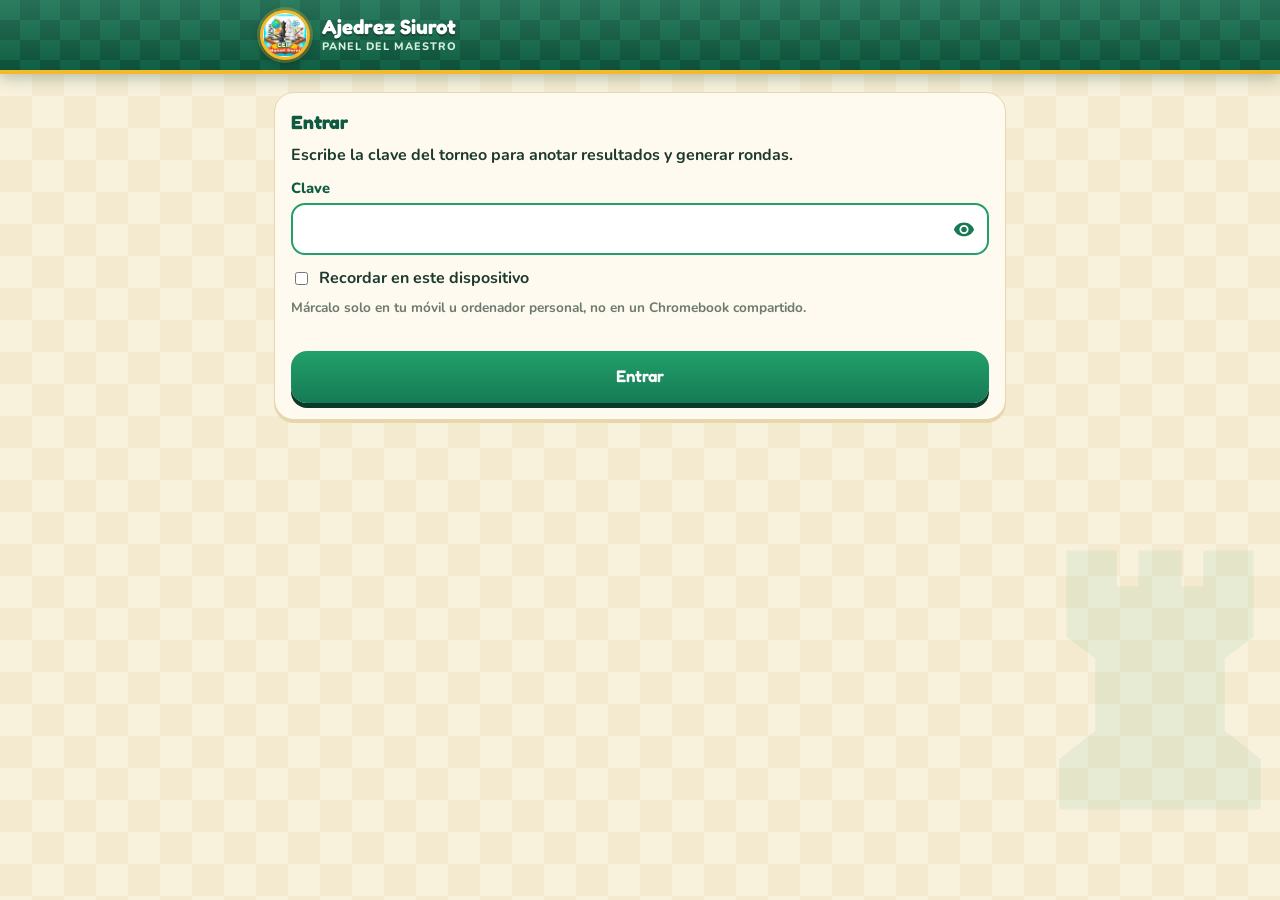
==== commit 1a375a27: "Add files via upload" ====
--- a/admin.html
+++ b/admin.html
@@ -5,7 +5,7 @@
 <meta name="viewport" content="width=device-width, initial-scale=1, viewport-fit=cover">
 <title>Panel del torneo · Ajedrez Siurot</title>
 <meta name="robots" content="noindex, nofollow">
-<meta name="theme-color" content="#06566b">
+<meta name="theme-color" content="#0f5a40">
 <link rel="manifest" href="manifest-admin.json">
 <link rel="icon" type="image/png" href="iconos/favicon.png">
 <link rel="apple-touch-icon" href="iconos/icon-180.png">
@@ -18,10 +18,10 @@
 
 <header class="cab">
   <div class="cab-fila">
-    <img src="iconos/icon-192.png" alt="" width="52" height="52">
+    <img src="iconos/icon-192.png" alt="" width="50" height="50">
     <div>
-      <h1>Panel del torneo</h1>
-      <p>Solo para el maestro</p>
+      <h1>Ajedrez Siurot</h1>
+      <p>Panel del maestro</p>
     </div>
     <div class="cab-acc">
       <button class="btn-ico" id="btn-recargar" aria-label="Actualizar datos" hidden></button>
@@ -58,6 +58,7 @@
 </div>
 
 <div id="zona-imprimir"></div>
+<input type="file" id="file-restore" accept=".json,application/json" hidden>
 
 <script src="comun.js"></script>
 <script>
@@ -75,12 +76,19 @@
 
   const norm = (s) => String(s).toLowerCase().normalize('NFD').replace(/[̀-ͯ]/g, '');
   const por = () => S.jugadoresPorId(db);
-  const maxRondas = (n) => Math.max(2, Math.min(12, Math.floor(n / 2)));
-  const sugeridas = (n) => Math.min(maxRondas(n), Math.max(2, Math.ceil(Math.log2(Math.max(n, 2)))));
+  const maxRondas = S.maxRondas, sugeridas = S.rondasFide;
+  const PRESETS = [
+    ['directo,bh1,bh,sb,vict', 'Recomendado', 'Enfrentamiento directo → Buchholz sin el peor → Buchholz → Sonneborn-Berger → victorias'],
+    ['bh,vict', 'Sencillo', 'Buchholz → victorias (como al principio)'],
+    ['vict,bh1,bh,sb', 'Premia ganar', 'Victorias → Buchholz sin el peor → Buchholz → Sonneborn-Berger'],
+    ['sb,bh,vict', 'Sonneborn-Berger', 'Sonneborn-Berger → Buchholz → victorias'],
+    ['prog,bh1,bh,vict', 'Progresivo', 'Puntuación progresiva → Buchholz sin el peor → Buchholz → victorias']
+  ];
 
   $('#btn-recargar').innerHTML = I.recargar;
   $('[data-instalar]').innerHTML = I.instalar;
   $('#ver-clave').innerHTML = I.ojo;
+  $('#file-restore').addEventListener('change', restaurarArchivo);
   const etq = { mesas: ['Mesas', I.mesas], clasif: ['Clasificación', I.podio], jugadores: ['Jugadores', I.gente], torneo: ['Torneo', I.ajustes] };
   $$('.nav button').forEach((b) => { const e = etq[b.dataset.tab]; b.innerHTML = e[1] + '<span>' + e[0] + '</span>'; });
 
@@ -169,7 +177,9 @@
     const p = por();
     const ms = S.partidasRonda(db, ronda);
     const f = db.fechas[ronda] ? ` · ${S.fecha(db.fechas[ronda])}` : '';
-    return `${S.pasosHtml(db, ronda)}<p class="nota" style="margin:0 4px 12px">Toca el lado del ganador (se guarda solo). Toca otra vez para borrar. El ½ del centro es tablas.${f ? '<br>Ronda ' + ronda + f : ''}</p>
+    const antigua = ronda < db.currentRound ? `<div class="aviso"><svg viewBox="0 0 24 24"><path d="M1 21h22L12 2zm12-3h-2v-2h2zm0-4h-2v-4h2z"/></svg><div><b>Ronda anterior</b><span>Si cambias un resultado, la clasificación se recalcula, pero las mesas que ya se sortearon no cambian.</span></div></div>` : '';
+    const ausentes = (db.ausentes || []).length && ronda === db.currentRound && db.roundDone ? `<p class="nota" style="margin:0 4px 10px">Ausentes en la próxima ronda: <b>${db.ausentes.map((a) => esc((p[a.id] || {}).name || '?')).join(', ')}</b></p>` : '';
+    return `${antigua}${S.pasosHtml(db, ronda)}${ausentes}<p class="nota" style="margin:0 4px 12px">Toca el lado del ganador (se guarda solo). Toca otra vez para borrar. El ½ del centro es tablas. Con ⋯ marcas incomparecencias.${f ? '<br>Ronda ' + ronda + f : ''}</p>
       <div class="lista-mesas">${ms.map((m) => S.mesaHtml(m, p, { admin: true, guardado })).join('')}</div>`;
   }
   function pintarMesas() { if (tab === 'mesas' && db) { const sy = window.scrollY; $('#vista').innerHTML = vistaMesas(); window.scrollTo(0, sy); barra(); } }
@@ -177,7 +187,7 @@
   function barra() {
     const b = $('#barra');
     if (tab !== 'mesas' || !db || !db.started || ronda !== db.currentRound) { b.hidden = true; document.body.classList.add('sin-barra'); return; }
-    const ms = S.partidasRonda(db, db.currentRound).filter((m) => m.player2Id !== -1);
+    const ms = S.partidasRonda(db, db.currentRound).filter((m) => m.player2Id > 0);
     const hechos = ms.filter((m) => m.result).length, pend = ms.length - hechos;
     const guardando = cola.length > 0 || enCurso;
     let boton;
@@ -190,9 +200,15 @@
     b.hidden = false; document.body.classList.remove('sin-barra');
   }
 
+  let clasifModo = 'general';
   function vistaClasif() {
     if (!db.started) return vacio('Todavía no hay clasificación', 'Crea un torneo para empezar.');
-    return S.clasificacionHtml(db, {}) + `<div class="btns"><button class="btn sec" data-act="imprimir-clasif">${I.imprimir} Imprimir la clasificación</button></div>`;
+    const seg = [['general', 'General'], ['curso', 'Por curso'], ['clase', 'Por clase'], ['cruzado', 'Cuadro']];
+    let h = `<div class="seg" role="group">${seg.map((x) => `<button data-seg="${x[0]}" aria-pressed="${clasifModo === x[0]}">${x[1]}</button>`).join('')}</div>`;
+    if (clasifModo === 'general') h += S.clasificacionHtml(db, {}) + S.notaDesempate(db);
+    else if (clasifModo === 'cruzado') h += S.cruzadoHtml(db);
+    else h += S.categoriasHtml(db, clasifModo, {});
+    return h + `<div class="btns"><button class="btn sec" data-act="imprimir-clasif">${I.imprimir} Imprimir la clasificación</button></div>`;
   }
 
   function vistaJugadores() {
@@ -201,8 +217,21 @@
     let lista = db.players.slice().sort((a, b) => a.name.localeCompare(b.name, 'es'));
     if (q) lista = lista.filter((x) => norm(x.name).includes(q));
     let h = `<div class="buscar">${I.lupa}<label class="sr" for="q">Buscar jugador</label><input id="q" type="search" placeholder="Buscar jugador" value="${esc(busca)}" autocomplete="off"></div>`;
-    lista.forEach((x) => { h += `<button class="fila-j ${x.retired ? 'ret' : ''}" data-act="jugador" data-id="${x.id}"><span class="pos num">${x.pos}</span><span class="n">${esc(x.name)}${x.retired ? '<small>retirado</small>' : ''}</span><span class="p num">${S.pts(x.points)}</span></button>`; });
-    return h + '<p class="nota">Toca un jugador para ver sus partidas o retirarlo del torneo (por ejemplo, si se marcha del colegio).</p>';
+    const aus0 = {}; (db.ausentes || []).forEach((a) => { aus0[a.id] = a.tipo; });
+    lista.forEach((x) => { h += `<button class="fila-j ${x.retired ? 'ret' : ''}" data-act="jugador" data-id="${x.id}"><span class="pos num">${x.pos}</span><span class="n">${esc(x.name)}${x.retired ? '<small>retirado</small>' : aus0[x.id] ? '<small>ausente en la próxima ronda' + (aus0[x.id] === 'medio' ? ' (+½)' : '') + '</small>' : ''}</span><span class="p num">${S.pts(x.points)}</span></button>`; });
+    return `<div class="btns" style="margin:0 0 14px"><button class="btn cinta" data-act="alta">${I.mas} Añadir un jugador nuevo</button></div>` + h + '<p class="nota">Toca un jugador para ver sus partidas, marcarlo ausente, o retirarlo del torneo (por ejemplo, si se marcha del colegio).</p>';
+  }
+
+  let histAdmin = null, cargandoH = false;
+  async function cargarHistAdmin() {
+    cargandoH = true;
+    try { histAdmin = await S.api.historial(); } catch (e) { histAdmin = []; }
+    cargandoH = false;
+    if (tab === 'torneo') pintar();
+  }
+  function selRondas(n) {
+    if (n < 4) return '<option value="">Escribe al menos 4 jugadores</option>';
+    return ['<option value="">Recomendado (FIDE): ' + sugeridas(n) + ' rondas</option>'].concat(S.opcionesRondas(n).map((o) => `<option value="${o.r}" ${String(o.r) === form.rondas ? 'selected' : ''}>${o.r} rondas · ${o.txt}</option>`)).join('');
   }
 
   function vistaTorneo() {
@@ -214,26 +243,38 @@
       for (let r = 1; r <= db.totalRondas; r++) h += `<div class="fila-ronda"><b>Ronda ${r}</b><input class="campo" type="date" data-fecha="${r}" value="${esc(db.fechas[r] || '')}" aria-label="Fecha de la ronda ${r}"></div>`;
       h += '</section>';
       const max = maxRondas(n), min = Math.max(db.currentRound, 1);
-      h += `<section class="panel"><h2>Número de rondas</h2><div class="paso-num"><button data-act="menos" ${db.totalRondas <= min ? 'disabled' : ''} aria-label="Una ronda menos">−</button><b class="num">${db.totalRondas}</b><button data-act="mas" ${db.totalRondas >= max ? 'disabled' : ''} aria-label="Una ronda más">+</button></div>
-        <p class="ayuda" style="text-align:center">Con ${n} jugadores: de ${min} a ${max} rondas. Recomendado: ${sugeridas(n)}.</p></section>`;
+      h += `<section class="panel"><h2>Número de rondas</h2>
+        <p class="ayuda" style="margin:0 0 4px">Con ${n} jugadores, la FIDE recomienda al menos <b>${sugeridas(n)} rondas</b> (⌈log₂ ${n}⌉): es lo mínimo para que pueda haber un único ganador con todos los puntos. Con más rondas la clasificación es más fiable, pero hacen falta más días de recreo.</p>
+        <div class="opciones">${S.opcionesRondas(n).map((o) => `<button class="opcion" data-act="rondas" data-r="${o.r}" aria-pressed="${db.totalRondas === o.r}" ${o.r < min ? 'disabled' : ''}><b>${o.r}</b><span>${o.txt}<small>${o.r} recreos</small></span></button>`).join('')}</div>
+        <div class="paso-num"><button data-act="menos" ${db.totalRondas <= min ? 'disabled' : ''} aria-label="Una ronda menos">−</button><b class="num">${db.totalRondas}</b><button data-act="mas" ${db.totalRondas >= max ? 'disabled' : ''} aria-label="Una ronda más">+</button></div>
+        <p class="ayuda" style="text-align:center">Permitido: de ${min} a ${max} rondas.</p></section>`;
+      const act = (db.desempates || []).join(',');
+      h += `<section class="panel"><h2>Desempates</h2><p class="ayuda" style="margin:0 0 4px">Si dos jugadores tienen los mismos puntos, se decide por este orden.</p>
+        <div class="opciones">${PRESETS.map((x) => `<button class="opcion" data-act="desemp" data-l="${x[0]}" aria-pressed="${act === x[0]}"><span>${x[1]}<small>${x[2]}</small></span></button>`).join('')}</div></section>`;
       if (aviso === null) aviso = db.aviso || '';
       h += `<section class="panel"><h2>Aviso para las familias</h2><label class="etq" for="aviso">Mensaje (aparece arriba en la web)</label>
         <textarea id="aviso" class="campo" maxlength="300" placeholder="Ej.: Mañana jugamos la ronda 3 en el patio, a la hora del recreo.">${esc(aviso)}</textarea>
         <div class="btns"><button class="btn" data-act="guardar-aviso">Guardar aviso</button></div></section>`;
-      h += `<section class="panel"><h2>Imprimir</h2><p class="ayuda" style="margin:0 0 6px">Se abre el cuadro de impresión de Chrome; también puedes elegir «Guardar como PDF».</p>
-        <div class="btns"><button class="btn sec" data-act="imprimir-mesas">${I.imprimir} Mesas de la ronda ${ronda || db.currentRound}</button><button class="btn sec" data-act="imprimir-clasif">${I.imprimir} Clasificación</button></div></section>`;
-      if (db.currentRound > 1) h += `<section class="panel"><h2>Me he equivocado</h2><p>Si generaste una ronda por error, puedes deshacer la última (la ronda ${db.currentRound}) y sus resultados.</p><div class="btns"><button class="btn sec" data-act="deshacer">Deshacer la ronda ${db.currentRound}</button></div></section>`;
+      h += `<section class="panel"><h2>Imprimir y guardar</h2><p class="ayuda" style="margin:0 0 6px">Imprimir abre el cuadro de Chrome; también puedes elegir «Guardar como PDF».</p>
+        <div class="btns"><button class="btn sec" data-act="imprimir-mesas">${I.imprimir} Mesas de la ronda ${ronda || db.currentRound}</button><button class="btn sec" data-act="imprimir-clasif">${I.imprimir} Clasificación</button>
+        <button class="btn sec" data-act="excel">${I.descarga} Descargar para Excel (.csv)</button>
+        <button class="btn sec" data-act="copia">${I.descarga} Guardar copia de seguridad</button>
+        <button class="btn sec" data-act="restaurar">${I.subir} Restaurar una copia…</button></div></section>`;
+      if (histAdmin === null && !cargandoH) cargarHistAdmin();
+      h += `<section class="panel"><h2>Torneos anteriores</h2>${histAdmin === null ? '<p class="ayuda">Cargando…</p>' : histAdmin.length ? `<ul class="lista-hist">${histAdmin.map((x) => `<li><a href="index.html?archivo=${x.n}">${I.corona}<span><b>${esc(x.nombre)}</b><small>${esc(x.fecha)} · ${esc(x.jugadores)} jugadores · ${esc(x.campeon)}</small></span></a></li>`).join('')}</ul>` : '<p class="ayuda">Aún no hay ninguno.</p>'}
+        <p class="ayuda">Al crear un torneo nuevo, el anterior se guarda solo aquí (los 30 últimos).</p></section>`;
+      if (db.currentRound > 1) h += `<section class="panel"><h2>Me he equivocado</h2><p>Si generaste una ronda por error, puedes deshacer la última (la ronda ${db.currentRound}) y sus resultados. Para corregir un resultado de una ronda anterior, ve a Mesas, elige esa ronda y cámbialo.</p><div class="btns"><button class="btn sec" data-act="deshacer">Deshacer la ronda ${db.currentRound}</button></div></section>`;
     }
     const lineas = form.jugadores.split('\n').map((x) => x.trim()).filter(Boolean).length;
     h += `<section class="panel"><h2>${hay ? 'Empezar un torneo nuevo' : 'Crear el torneo'}</h2>
-      ${hay ? '<p class="ayuda" style="margin:0 0 6px">Esto borra el torneo actual con todos sus resultados.</p>' : ''}
+      ${hay ? '<p class="ayuda" style="margin:0 0 6px">El torneo actual se guarda en «Torneos anteriores» antes de empezar el nuevo.</p>' : ''}
       <label class="etq" for="f-nombre">Nombre del torneo</label><input id="f-nombre" class="campo" maxlength="60" placeholder="Torneo de ajedrez del recreo" value="${esc(form.nombre)}">
-      <label class="etq" for="f-jug">Jugadores (uno por línea)</label>
+      <label class="etq" for="f-jug">Jugadores (uno por línea, con el curso: «Ana 4ºA»)</label>
       <textarea id="f-jug" class="campo" style="min-height:170px" placeholder="Awatef 4ºA&#10;Antonio 3ºB&#10;Lucas 4ºA">${esc(form.jugadores)}</textarea>
-      <p class="ayuda" id="f-cuenta">${lineas} jugador${lineas === 1 ? '' : 'es'}${lineas >= 4 ? ' · rondas recomendadas: ' + sugeridas(lineas) : ' · hacen falta al menos 4'}. Si dos comparten nombre, añade el curso.</p>
-      <label class="etq" for="f-rondas">Número de rondas (vacío = recomendado)</label><input id="f-rondas" class="campo" type="number" min="1" max="12" inputmode="numeric" value="${esc(form.rondas)}">
+      <p class="ayuda" id="f-cuenta">${lineas} jugador${lineas === 1 ? '' : 'es'}${lineas >= 4 ? ' · rondas recomendadas (FIDE): ' + sugeridas(lineas) : ' · hacen falta al menos 4'}. Si dos comparten nombre, añade el curso.</p>
+      <label class="etq" for="f-rondas">Número de rondas</label><select id="f-rondas" class="campo">${selRondas(lineas)}</select>
       <label class="etq" for="f-fecha">Día de la ronda 1 (opcional)</label><input id="f-fecha" class="campo" type="date" value="${esc(form.fecha)}">
-      <div class="btns"><button class="btn ${hay ? 'mal' : 'cinta'}" data-act="crear">${hay ? 'Borrar todo y crear el torneo nuevo' : 'Crear torneo y sortear la ronda 1'}</button></div></section>`;
+      <div class="btns"><button class="btn cinta" data-act="crear">${hay ? 'Guardar el anterior y crear el torneo nuevo' : 'Crear torneo y sortear la ronda 1'}</button></div></section>`;
     h += `<section class="panel"><h2>Sesión</h2><div class="btns"><button class="btn sec" data-act="salir">Cerrar sesión</button></div>
       <p class="ayuda"><a class="enlace" href="?diag">Comprobar que la app está bien instalada</a></p>
       <button class="btn" data-instalar hidden style="margin-top:8px">${I.instalar} Instalar el panel en este dispositivo</button>
@@ -260,11 +301,20 @@
   // ---------- Acciones ----------
   function fichaJugador(id) {
     const x = por()[id]; if (!x) return;
-    const caja = S.hoja(S.fichaHtml(db, x, `<p class="ayuda">${x.retired ? 'Está retirado: no se le empareja en las próximas rondas.' : 'Si se retira, no se le emparejará más; sus puntos y partidas se conservan.'}</p>
+    const quedan = db.started && db.currentRound < db.totalRondas && !x.retired;
+    const actual = ((db.ausentes || []).find((a) => a.id === id) || {}).tipo || '';
+    const opc = (v, t, sub) => `<button class="opcion" data-r="aus:${v}" aria-pressed="${actual === v}"><span>${t}<small>${sub}</small></span></button>`;
+    const aus = quedan ? `<h3 style="margin:6px 0 0;font-size:1.05rem">Próxima ronda (la ${db.currentRound + 1})</h3><div class="opciones" style="margin:6px 0 12px">${opc('', 'Juega', 'Se le empareja con normalidad')}${opc('cero', 'Ausente · 0 puntos', 'No juega esa ronda')}${opc('medio', 'Ausente · ½ punto', 'Falta justificada (permiso, excursión…)')}</div>` : '';
+    const caja = S.hoja(S.fichaHtml(db, x, `${aus}<p class="ayuda">${x.retired ? 'Está retirado: no se le empareja en las próximas rondas.' : 'Si se retira, no se le emparejará más; sus puntos y partidas se conservan.'}</p>
       <div class="btns"><button class="btn ${x.retired ? '' : 'mal'}" data-r="ret">${x.retired ? 'Reincorporar al torneo' : 'Retirar del torneo'}</button><button class="btn sec" data-r="x">Cerrar</button></div>`));
     caja.addEventListener('click', async (e) => {
       const b = e.target.closest('[data-r]'); if (!b) return;
-      if (b.dataset.r !== 'ret') { S.cerrarHoja(); return; }
+      const r = b.dataset.r;
+      if (r.indexOf('aus:') === 0) {
+        if (await enviar({ action: 'setAusente', id, value: r.slice(4) }, r.slice(4) ? 'Marcado como ausente en la próxima ronda' : 'Jugará la próxima ronda')) { pintar(); S.cerrarHoja(); }
+        return;
+      }
+      if (r !== 'ret') { S.cerrarHoja(); return; }
       if (!x.retired) {
         const ok = await S.confirmar({ titulo: `¿Retirar a ${x.name}?`, texto: 'No se le emparejará en las próximas rondas.', ok: 'Retirar', peligro: true });
         if (!ok) return;
@@ -272,6 +322,56 @@
       try { aplicar(await S.api.enviar({ action: 'setRetirado', key: clave, id, value: !x.retired })); pintar(); S.toast(x.retired ? 'Reincorporado' : 'Retirado', 'ok'); S.cerrarHoja(); }
       catch (err) { S.toast(err.message, 'mal'); }
     });
+  }
+
+  function fijarResultado(r, t, v) {
+    const m = db.matches.find((x) => x.round === r && x.table === t); if (!m) return;
+    m.result = v; encolar(r, t, v); pintarMesas();
+  }
+  function opcionesMesa(r, t) {
+    const m = db.matches.find((x) => x.round === r && x.table === t), p = por(); if (!m || m.player2Id <= 0) return;
+    const b = p[m.player1Id].name, n = p[m.player2Id].name;
+    const o = (v, ttl, sub) => `<button class="opcion" data-v="${v}" aria-pressed="${m.result === v}"><span>${ttl}<small>${sub}</small></span></button>`;
+    const caja = S.hoja(`<div class="asa"></div><h2>Mesa ${t} · ronda ${r}</h2><p class="sub">${esc(b)} (blancas) contra ${esc(n)} (negras)</p>
+      <div class="opciones">${o('1-0', 'Gana ' + esc(b), 'Partida jugada')}${o('0-1', 'Gana ' + esc(n), 'Partida jugada')}${o('1/2-1/2', 'Tablas', '½ punto para cada uno')}
+      ${o('1-0F', 'No se presenta ' + esc(n), 'Gana ' + esc(b) + ' por incomparecencia')}${o('0-1F', 'No se presenta ' + esc(b), 'Gana ' + esc(n) + ' por incomparecencia')}${o('0-0F', 'No se presenta ninguno', '0 puntos para los dos')}
+      ${m.result ? o('', 'Borrar el resultado', 'Vuelve a estar por jugar') : ''}</div>
+      <div class="btns"><button class="btn sec" data-x="1">Cerrar</button></div>`);
+    caja.addEventListener('click', (e) => {
+      const q = e.target.closest('[data-v],[data-x]'); if (!q) return;
+      if (q.dataset.v !== undefined) fijarResultado(r, t, q.dataset.v);
+      S.cerrarHoja();
+    });
+  }
+
+  function dialogoAlta() {
+    const caja = S.hoja(`<div class="asa"></div><h2>Añadir un jugador</h2><p class="sub">Entra en el torneo a partir de la próxima ronda.</p>
+      <label class="etq" for="al-n">Nombre y curso</label><input id="al-n" class="campo" maxlength="60" placeholder="Ana 4ºA" autocomplete="off">
+      <label class="etq" for="al-p">Por las rondas que ya se han jugado</label>
+      <select id="al-p" class="campo"><option value="0">Suma 0 puntos</option><option value="0.5">Suma ½ punto por ronda</option></select>
+      <p class="error-txt" id="al-e"></p>
+      <div class="btns dos"><button class="btn sec" data-r="no">Cancelar</button><button class="btn cinta" data-r="si">Añadir</button></div>`);
+    caja.addEventListener('click', async (e) => {
+      const b = e.target.closest('[data-r]'); if (!b) return;
+      if (b.dataset.r !== 'si') { S.cerrarHoja(); return; }
+      const nombre = $('#al-n', caja).value.trim();
+      if (!nombre) { $('#al-e', caja).textContent = 'Escribe el nombre.'; return; }
+      try {
+        aplicar(await S.api.enviar({ action: 'addPlayer', key: clave, name: nombre, puntos: parseFloat($('#al-p', caja).value) }));
+        S.cerrarHoja(); pintar(); S.toast(nombre + ' añadido', 'ok');
+      } catch (err) { $('#al-e', caja).textContent = err.message; }
+    });
+  }
+
+  async function restaurarArchivo(ev) {
+    const f = ev.target.files && ev.target.files[0]; ev.target.value = '';
+    if (!f) return;
+    try {
+      const datos = JSON.parse(await f.text());
+      const res = await S.api.enviar({ action: 'restore', key: clave, datos });
+      aplicar(res); aviso = null; histAdmin = null; ronda = db.currentRound; pintar();
+      S.toast('Copia restaurada', 'ok');
+    } catch (err) { S.toast(err instanceof SyntaxError ? 'Ese archivo no es una copia válida' : err.message, 'mal'); }
   }
 
   function dialogoGenerar() {
@@ -302,13 +402,13 @@
     if (nombres.length < 4) { S.toast('Hacen falta al menos 4 jugadores', 'mal'); return; }
     const hay = db && db.started;
     const ok = await S.confirmar(hay
-      ? { titulo: 'Borrar el torneo actual', texto: `Se perderán todos los resultados y se creará uno nuevo con ${nombres.length} jugadores.`, ok: 'Borrar y crear', peligro: true, escribir: 'BORRAR' }
+      ? { titulo: 'Empezar un torneo nuevo', texto: `El torneo actual se guarda en «Torneos anteriores» y se sortea la ronda 1 de uno nuevo con ${nombres.length} jugadores.`, ok: 'Crear', peligro: false }
       : { titulo: 'Crear el torneo', texto: `Se sorteará la ronda 1 con ${nombres.length} jugadores.`, ok: 'Crear' });
     if (!ok) return;
     S.toast('Creando el torneo…');
     try {
       const res = await S.api.enviar({ action: 'create', key: clave, players: nombres, rondas: parseInt(form.rondas, 10) || 0, nombre: form.nombre.trim() || 'Torneo de ajedrez', fecha: form.fecha });
-      aplicar(res); form.jugadores = ''; form.nombre = ''; form.rondas = ''; form.fecha = ''; aviso = null; ronda = 1;
+      aplicar(res); form.jugadores = ''; form.nombre = ''; form.rondas = ''; form.fecha = ''; aviso = null; ronda = 1; histAdmin = null;
       irA('mesas'); pintar();
       S.toast('Torneo creado', 'ok');
       if (res.warnings && res.warnings.length) S.aviso('Revisa estas mesas', '<ul>' + res.warnings.map((w) => `<li>${esc(w)}</li>`).join('') + '</ul>');
@@ -325,20 +425,24 @@
   function imprimirMesas() {
     const r = ronda || db.currentRound, p = por();
     const f = db.fechas[r] ? ' · ' + S.fecha(db.fechas[r]) : '';
+    const txt = { '1-0': '1 – 0', '0-1': '0 – 1', '1/2-1/2': '½ – ½', '1-0F': '1 – 0 *', '0-1F': '0 – 1 *', '0-0F': '0 – 0 *' };
     const filas = S.partidasRonda(db, r).map((m) => m.player2Id === -1
       ? `<tr><td class="c">${m.table}</td><td colspan="3">${esc(p[m.player1Id].name)} — descansa (1 punto)</td></tr>`
-      : `<tr><td class="c">${m.table}</td><td>${esc(p[m.player1Id].name)}</td><td class="c">${m.result === '1-0' ? '1 – 0' : m.result === '0-1' ? '0 – 1' : m.result ? '½ – ½' : '&nbsp;'}</td><td>${esc(p[m.player2Id].name)}</td></tr>`).join('');
+      : m.player2Id < 0 ? `<tr><td class="c">${m.table}</td><td colspan="3">${esc(p[m.player1Id].name)} — ausente</td></tr>`
+      : `<tr><td class="c">${m.table}</td><td>${esc(p[m.player1Id].name)}</td><td class="c">${txt[m.result] || '&nbsp;'}</td><td>${esc(p[m.player2Id].name)}</td></tr>`).join('');
     imprimir(`<h1>${esc(db.nombre)}</h1><h2>Ronda ${r}${f}</h2><table><thead><tr><th class="c">Mesa</th><th>Blancas</th><th class="c">Resultado</th><th>Negras</th></tr></thead><tbody>${filas}</tbody></table>`);
   }
   function imprimirClasif() {
-    const filas = S.ordenados(db).map((x) => `<tr><td class="c">${x.pos}</td><td>${esc(x.name)}${x.retired ? ' (retirado)' : ''}</td><td class="c">${S.pts(x.points)}</td><td class="c">${S.pts(Math.round(x.buchholz * 10) / 10)}</td></tr>`).join('');
-    imprimir(`<h1>${esc(db.nombre)}</h1><h2>Clasificación${db.finished ? ' final' : ' tras la ronda ' + (db.currentRound - (db.roundDone ? 0 : 1))}</h2><table><thead><tr><th class="c">Puesto</th><th>Jugador</th><th class="c">Puntos</th><th class="c">Buchholz</th></tr></thead><tbody>${filas}</tbody></table>`);
+    const cols = S.colsDes(db);
+    const filas = S.ordenados(db).map((x) => `<tr><td class="c">${x.pos}</td><td>${esc(x.name)}${x.retired ? ' (retirado)' : ''}</td><td class="c">${S.pts(x.points)}</td>${cols.map((k) => `<td class="c">${S.n1(S.valDes(x, k))}</td>`).join('')}</tr>`).join('');
+    imprimir(`<h1>${esc(db.nombre)}</h1><h2>Clasificación${db.finished ? ' final' : ' tras la ronda ' + (db.currentRound - (db.roundDone ? 0 : 1))}</h2><table><thead><tr><th class="c">Puesto</th><th>Jugador</th><th class="c">Puntos</th>${cols.map((k) => `<th class="c">${S.corDes(k)}</th>`).join('')}</tr></thead><tbody>${filas}</tbody></table>`);
   }
 
   // ---------- Eventos ----------
   document.addEventListener('click', async (e) => {
     const nav = e.target.closest('.nav [data-tab]'); if (nav) { irA(nav.dataset.tab); return; }
     if (e.target.closest('#btn-recargar')) { if (cola.length || enCurso) S.toast('Espera, se está guardando', 'mal'); else cargar(false); return; }
+    const sg = e.target.closest('[data-seg]'); if (sg) { clasifModo = sg.dataset.seg; pintar(); return; }
     const paso = e.target.closest('.paso[data-ronda]'); if (paso && !paso.disabled) { ronda = parseInt(paso.dataset.ronda, 10); pintar(); return; }
     const a = e.target.closest('[data-act]'); if (!a) return;
     const act = a.dataset.act;
@@ -347,6 +451,17 @@
       const m = db.matches.find((x) => x.round === r && x.table === t); if (!m) return;
       const nuevo = (m.result === v && guardado[r + '_' + t] !== 'error') ? '' : v;
       m.result = nuevo; encolar(r, t, nuevo); pintarMesas(); return;
+    }
+    if (act === 'mesa-mas') { opcionesMesa(parseInt(a.dataset.round, 10), parseInt(a.dataset.table, 10)); return; }
+    if (act === 'alta') { dialogoAlta(); return; }
+    if (act === 'rondas') { if (await enviar({ action: 'setRondas', rondas: parseInt(a.dataset.r, 10) })) pintar(); return; }
+    if (act === 'desemp') { if (await enviar({ action: 'setDesempates', lista: a.dataset.l.split(',') }, 'Desempates cambiados')) pintar(); return; }
+    if (act === 'excel') { S.descargar('torneo-' + new Date().toISOString().slice(0, 10) + '.csv', S.csv(db), 'text/csv;charset=utf-8'); return; }
+    if (act === 'copia') { S.descargar('copia-torneo-' + new Date().toISOString().slice(0, 10) + '.json', S.copia(db), 'application/json'); S.toast('Copia guardada en Descargas', 'ok'); return; }
+    if (act === 'restaurar') {
+      const ok = await S.confirmar({ titulo: 'Restaurar una copia', texto: 'Se sustituye el torneo actual por el de la copia (el actual se guarda antes en «Torneos anteriores»).', ok: 'Elegir archivo', peligro: true, escribir: 'RESTAURAR' });
+      if (ok) $('#file-restore').click();
+      return;
     }
     if (act === 'jugador') { fichaJugador(parseInt(a.dataset.id, 10)); return; }
     if (act === 'generar') { dialogoGenerar(); return; }
@@ -377,7 +492,8 @@
     else if (id === 'f-jug') {
       form.jugadores = e.target.value;
       const n = form.jugadores.split('\n').map((x) => x.trim()).filter(Boolean).length;
-      $('#f-cuenta').textContent = `${n} jugador${n === 1 ? '' : 'es'}${n >= 4 ? ' · rondas recomendadas: ' + sugeridas(n) : ' · hacen falta al menos 4'}. Si dos comparten nombre, añade el curso.`;
+      $('#f-cuenta').textContent = `${n} jugador${n === 1 ? '' : 'es'}${n >= 4 ? ' · rondas recomendadas (FIDE): ' + sugeridas(n) : ' · hacen falta al menos 4'}. Si dos comparten nombre, añade el curso.`;
+      form.rondas = ''; $('#f-rondas').innerHTML = selRondas(n);
     }
   });
   setInterval(() => { if (clave && !document.hidden && tab !== 'torneo' && !cola.length && !enCurso && !generando && !S.hayVentana()) cargar(true); }, 45000);
--- a/estilo.css
+++ b/estilo.css
@@ -1,280 +1,394 @@
-/* Ajedrez Siurot · estilos compartidos (index.html y admin.html) */
+/* Ajedrez Siurot · estilos compartidos (index, admin y pantalla)
+   Mismo lenguaje visual que ajedrezsiurot.com: verde tablero, crema, filete dorado, botones con relieve. */
+
+@font-face { font-family: "Fredoka"; font-weight: 600; font-style: normal; font-display: swap; src: url("fuentes/fredoka-latin-600-normal.woff2") format("woff2"); }
+@font-face { font-family: "Fredoka"; font-weight: 700; font-style: normal; font-display: swap; src: url("fuentes/fredoka-latin-700-normal.woff2") format("woff2"); }
+@font-face { font-family: "Nunito"; font-weight: 400; font-style: normal; font-display: swap; src: url("fuentes/nunito-latin-400-normal.woff2") format("woff2"); }
+@font-face { font-family: "Nunito"; font-weight: 700; font-style: normal; font-display: swap; src: url("fuentes/nunito-latin-700-normal.woff2") format("woff2"); }
+@font-face { font-family: "Nunito"; font-weight: 800; font-style: normal; font-display: swap; src: url("fuentes/nunito-latin-800-normal.woff2") format("woff2"); }
+
 :root {
-  --cielo: #0db4cf;
-  --cielo-claro: #8fe3f0;
-  --hondo: #06566b;
-  --tinta: #0e2f39;
-  --suave: #4d6c76;
-  --hielo: #e6f5f8;
-  --linea: #c9e3e9;
-  --marfil: #fbf4e4;
-  --ebano: #16262c;
-  --madera: #8a5a2b;
-  --cinta: #ff6a2b;
-  --cinta-fondo: #fff0e6;
-  --sol: #ffc83d;
-  --ok: #17824a;
-  --mal: #c93636;
-  --radio: 16px;
-  --fuente: "Nunito", "Avenir Next Rounded", "SF Pro Rounded", ui-rounded, "Trebuchet MS", "Segoe UI", Roboto, system-ui, sans-serif;
+  --v0: #0a3a29;          /* verde más oscuro */
+  --v1: #0f5a40;          /* verde cabecera */
+  --v2: #167a54;
+  --v3: #22a06b;          /* verde vivo */
+  --menta: #a9d8b8;
+  --menta-2: #d7efdf;
+  --crema: #fffaf0;
+  --crema-2: #f6eed6;
+  --papel: #f8f1dc;
+  --borde: #e6d8ac;
+  --oro: #f5b829;
+  --oro-2: #ffd45e;
+  --oro-osc: #c88a0b;
+  --tinta: #1d3a2e;
+  --suave: #6c7b6f;
+  --casilla-o: #769656;
+  --casilla-c: #eeeed2;
+  --ebano: #1b2a25;
+  --ok: #1f9d68;
+  --mal: #d84a3a;
+  --radio: 20px;
+  --titulo: "Fredoka", "Baloo 2", "Nunito", ui-rounded, "Trebuchet MS", system-ui, sans-serif;
+  --fuente: "Nunito", "Avenir Next Rounded", ui-rounded, "Trebuchet MS", "Segoe UI", Roboto, system-ui, sans-serif;
 }
 
 * { box-sizing: border-box; -webkit-tap-highlight-color: transparent; }
 html { -webkit-text-size-adjust: 100%; }
 body {
-  margin: 0; font-family: var(--fuente); font-size: 16px; line-height: 1.4;
-  color: var(--tinta); background: var(--hielo);
-  padding-bottom: calc(76px + env(safe-area-inset-bottom));
+  margin: 0; font-family: var(--fuente); font-weight: 700; font-size: 16px; line-height: 1.4;
+  color: var(--tinta);
+  background: repeating-conic-gradient(#f3ead0 0 25%, #f8f1dc 0 50%) 0 0 / 64px 64px fixed;
+  padding-bottom: calc(84px + env(safe-area-inset-bottom));
   overflow-x: hidden;
 }
+body::before { /* pieza grande y suave de fondo */
+  content: ""; position: fixed; right: -60px; bottom: 40px; width: 360px; height: 360px; pointer-events: none; z-index: 0; opacity: .5;
+  background: url("data:image/svg+xml,%3Csvg xmlns='http://www.w3.org/2000/svg' viewBox='0 0 100 100'%3E%3Cpath fill='%2322a06b' fill-opacity='.14' d='M24 14H38V24H44V14H56V24H62V14H76V38L68 44V64L78 72V86H22V72L32 64V44L24 38Z'/%3E%3C/svg%3E") no-repeat center / contain;
+}
+body > * { position: relative; z-index: 1; }
 button, input, textarea, select { font: inherit; color: inherit; }
 button { cursor: pointer; }
+h1, h2, h3 { font-family: var(--titulo); font-weight: 700; }
 [hidden] { display: none !important; }
-:focus-visible { outline: 3px solid var(--cinta); outline-offset: 2px; border-radius: 6px; }
+:focus-visible { outline: 3px solid var(--oro); outline-offset: 2px; border-radius: 8px; }
 .sr { position: absolute; width: 1px; height: 1px; overflow: hidden; clip: rect(0 0 0 0); white-space: nowrap; }
 .num { font-variant-numeric: tabular-nums; }
 
 /* ---------- Cabecera ---------- */
 .cab {
-  background: var(--cielo); color: var(--tinta);
-  padding: calc(12px + env(safe-area-inset-top)) 16px 14px;
-  position: relative;
-}
-.cab-fila { display: flex; align-items: center; gap: 12px; max-width: 720px; margin: 0 auto; }
-.cab img { width: 52px; height: 52px; border-radius: 14px; flex: none; box-shadow: 0 3px 0 rgba(6, 86, 107, .35); }
-.cab h1 { margin: 0; font-size: 1.35rem; line-height: 1.1; font-weight: 900; letter-spacing: -.01em; }
-.cab p { margin: 2px 0 0; font-size: .88rem; font-weight: 700; color: var(--hondo); }
+  background:
+    linear-gradient(rgba(255, 255, 255, .10), rgba(0, 0, 0, .14)),
+    repeating-conic-gradient(#0f5e43 0 25%, #146f4f 0 50%) 0 0 / 40px 40px;
+  color: #fff; border-bottom: 4px solid var(--oro);
+  padding: calc(10px + env(safe-area-inset-top)) 14px 10px;
+  box-shadow: 0 4px 14px rgba(10, 58, 41, .28);
+}
+.cab-fila { display: flex; align-items: center; gap: 12px; max-width: 760px; margin: 0 auto; }
+.cab img {
+  width: 50px; height: 50px; border-radius: 50%; flex: none; background: var(--crema);
+  border: 3px solid var(--oro); box-shadow: 0 0 0 3px rgba(245, 184, 41, .28), 0 3px 8px rgba(0, 0, 0, .3);
+}
+.cab h1 { margin: 0; font-size: 1.28rem; line-height: 1.05; letter-spacing: .005em; text-shadow: 0 2px 0 rgba(0, 0, 0, .28); }
+.cab p { margin: 2px 0 0; font-size: .68rem; font-weight: 800; letter-spacing: .09em; text-transform: uppercase; color: var(--menta-2); }
 .cab-acc { margin-left: auto; display: flex; gap: 8px; }
-.cab::after { /* tira de casillas de ajedrez */
-  content: ""; position: absolute; left: 0; right: 0; bottom: -14px; height: 14px;
-  background: repeating-conic-gradient(var(--hondo) 0 25%, var(--cielo-claro) 0 50%) 0 0 / 28px 28px;
-}
-.contenido { max-width: 720px; margin: 0 auto; padding: 28px 16px 8px; }
+.contenido { max-width: 760px; margin: 0 auto; padding: 18px 14px 8px; }
 
 .btn-ico {
-  width: 44px; height: 44px; border-radius: 50%; border: 0; display: grid; place-items: center;
-  background: rgba(255, 255, 255, .55); color: var(--hondo);
+  width: 42px; height: 42px; border-radius: 13px; border: 1px solid rgba(255, 255, 255, .22); display: grid; place-items: center;
+  background: rgba(255, 255, 255, .13); color: #fff; padding: 0;
 }
 .btn-ico:active { transform: scale(.94); }
 .btn-ico svg { width: 22px; height: 22px; fill: currentColor; }
+.btn-ico[disabled] { opacity: .5; }
+
+/* ---------- Tarjeta principal (hero) ---------- */
+.hero {
+  position: relative; overflow: hidden; border-radius: var(--radio); color: #fff; padding: 18px 18px 16px; margin: 0 0 16px;
+  background: radial-gradient(120% 140% at 85% 0%, #2aa874 0%, transparent 55%), linear-gradient(135deg, #1b8a5e, #0f5a40);
+  box-shadow: 0 5px 0 var(--v0), 0 14px 22px rgba(10, 58, 41, .22);
+}
+.hero::before { content: ""; position: absolute; inset: auto -10% -45% 30%; height: 90%; opacity: .35; pointer-events: none;
+  background: repeating-conic-gradient(#0a3a29 0 25%, #22a06b 0 50%) 0 0 / 34px 34px; transform: perspective(300px) rotateX(58deg); }
+.hero > * { position: relative; }
+.hero h2 { margin: 0 0 2px; font-size: 1.55rem; line-height: 1.08; text-shadow: 0 2px 0 rgba(0, 0, 0, .25); max-width: 64%; min-height: 56px; }
+.hero p { margin: 0 0 12px; color: var(--menta-2); font-weight: 700; }
+.hero .escena { position: absolute; right: 10px; top: 12px; width: 118px; height: 75px; }
+.hero .escena svg { width: 100%; height: 100%; }
+.pills { display: flex; gap: 8px; flex-wrap: wrap; }
+.pill {
+  display: inline-flex; align-items: center; gap: 6px; padding: 5px 12px; border-radius: 99px; font-family: var(--titulo); font-weight: 600; font-size: .92rem;
+  background: rgba(8, 48, 33, .45); border: 1px solid rgba(255, 255, 255, .2); color: #fff;
+}
+.pill svg { width: 16px; height: 16px; fill: var(--oro-2); }
+.pill.oro { background: linear-gradient(var(--oro-2), var(--oro)); color: #4a3200; border-color: #c88a0b; }
+
+.piezas { display: flex; gap: 6px; justify-content: space-between; }
+.piezas svg { width: 34px; height: 34px; fill: var(--menta); }
 
 /* ---------- Aviso ---------- */
 .aviso {
-  display: flex; gap: 12px; align-items: flex-start; background: var(--cinta-fondo);
-  border-left: 6px solid var(--cinta); border-radius: 4px 14px 14px 4px; padding: 12px 14px; margin: 0 0 18px;
-}
-.aviso svg { width: 24px; height: 24px; flex: none; fill: var(--cinta); margin-top: 1px; }
-.aviso b { display: block; font-weight: 900; }
-.aviso span { display: block; color: var(--tinta); }
-.aviso.fin { background: #fff7d6; border-left-color: var(--sol); }
-.aviso.fin svg { fill: #c79200; }
+  display: flex; gap: 12px; align-items: center; margin: 0 0 16px; padding: 13px 14px; border-radius: var(--radio);
+  background: linear-gradient(135deg, #fff0b8, #ffd45e); border: 2px solid #e3a720; box-shadow: 0 4px 0 #c88a0b;
+  color: #4a3200;
+}
+.aviso > svg { width: 36px; height: 36px; flex: none; fill: #7a4f00; padding: 6px; background: rgba(255, 255, 255, .55); border-radius: 12px; }
+.aviso b { display: block; font-family: var(--titulo); font-size: 1.12rem; font-weight: 700; line-height: 1.15; }
+.aviso span { display: block; font-weight: 700; }
+.aviso.fin { background: linear-gradient(135deg, #ffe58a, #f5b829); }
+
+/* ---------- Segmentos y chips ---------- */
+.seg { display: flex; gap: 6px; padding: 5px; border-radius: 16px; background: var(--crema-2); border: 1px solid var(--borde); margin: 0 0 14px; overflow-x: auto; scrollbar-width: none; }
+.seg::-webkit-scrollbar { display: none; }
+.seg button { flex: 1 1 0; border: 0; background: transparent; padding: 9px 6px; border-radius: 12px; font-family: var(--titulo); font-weight: 600; font-size: .95rem; color: var(--suave); white-space: nowrap; }
+.seg button[aria-pressed="true"] { background: linear-gradient(var(--v3), var(--v2)); color: #fff; box-shadow: 0 3px 0 var(--v0); }
 
 /* ---------- Pasos de ronda ---------- */
-.pasos { display: flex; align-items: flex-start; margin: 0 0 18px; padding: 4px 0 2px; overflow-x: auto; scrollbar-width: none; }
+.pasos { display: flex; align-items: flex-start; margin: 0 0 16px; padding: 6px 0 4px; overflow-x: auto; scrollbar-width: none; }
 .pasos::-webkit-scrollbar { display: none; }
-.paso { flex: 1 0 58px; display: flex; flex-direction: column; align-items: center; gap: 4px; background: none; border: 0; padding: 0; position: relative; color: var(--suave); }
-.paso::before { content: ""; position: absolute; top: 19px; left: -50%; width: 100%; height: 4px; background: var(--linea); z-index: 0; }
+.paso { flex: 1 0 56px; display: flex; flex-direction: column; align-items: center; gap: 5px; background: none; border: 0; padding: 0; position: relative; color: var(--suave); }
+.paso::before { content: ""; position: absolute; top: 20px; left: -50%; width: 100%; height: 5px; background: var(--borde); z-index: 0; border-radius: 3px; }
 .paso:first-child::before { display: none; }
-.paso.hecha::before, .paso.actual::before { background: var(--hondo); }
+.paso.hecha::before, .paso.actual::before { background: var(--v2); }
 .paso i {
-  position: relative; z-index: 1; width: 40px; height: 40px; border-radius: 50%; display: grid; place-items: center;
-  font-style: normal; font-weight: 900; background: var(--hielo); border: 3px solid var(--linea); color: var(--suave);
-}
-.paso.hecha i { background: var(--hondo); border-color: var(--hondo); color: #fff; }
-.paso.actual i { background: var(--sol); border-color: var(--hondo); color: var(--tinta); }
-.paso.sel i { box-shadow: 0 0 0 4px var(--cinta); }
+  position: relative; z-index: 1; width: 42px; height: 42px; border-radius: 50%; display: grid; place-items: center;
+  font-style: normal; font-family: var(--titulo); font-weight: 700; font-size: 1.1rem; background: var(--crema); border: 3px solid var(--borde); color: var(--suave);
+}
+.paso.hecha i { background: linear-gradient(var(--v3), var(--v2)); border-color: var(--v1); color: #fff; box-shadow: 0 3px 0 var(--v0); }
+.paso.actual i { background: linear-gradient(var(--oro-2), var(--oro)); border-color: var(--oro-osc); color: #4a3200; box-shadow: 0 3px 0 var(--oro-osc); }
+.paso.sel i { outline: 4px solid rgba(245, 184, 41, .55); outline-offset: 1px; }
 .paso.futura { cursor: default; }
 .paso.futura i { border-style: dashed; }
 .paso small { font-size: .72rem; font-weight: 800; min-height: 1em; }
 .paso.sel small { color: var(--tinta); }
 
 /* ---------- Mesa: el tablero partido ---------- */
-.lista-mesas { display: grid; gap: 14px; }
+.lista-mesas { display: grid; gap: 16px; }
 @media (min-width: 640px) { .lista-mesas { grid-template-columns: 1fr 1fr; } }
 .mesa { position: relative; }
-.mesa-cab { display: flex; align-items: center; justify-content: space-between; padding: 0 4px 4px; font-weight: 900; font-size: .9rem; color: var(--hondo); }
-.mesa-cab em { font-style: normal; font-weight: 800; font-size: .8rem; color: var(--suave); display: inline-flex; align-items: center; gap: 6px; }
-.mesa.pend .mesa-cab em::before { content: ""; width: 8px; height: 8px; border-radius: 50%; background: var(--cinta); animation: latido 1.6s ease-in-out infinite; }
+.mesa-cab { display: flex; align-items: center; justify-content: space-between; padding: 0 6px 5px; font-family: var(--titulo); font-weight: 600; font-size: 1rem; color: var(--v1); }
+.mesa-cab em { font-style: normal; font-family: var(--fuente); font-weight: 800; font-size: .8rem; color: var(--suave); display: inline-flex; align-items: center; gap: 6px; }
+.mesa.pend .mesa-cab em::before { content: ""; width: 8px; height: 8px; border-radius: 50%; background: var(--oro); animation: latido 1.6s ease-in-out infinite; }
 @keyframes latido { 50% { opacity: .25; } }
 .tablero {
   position: relative; display: grid; grid-template-columns: 1fr 1fr; border-radius: var(--radio); overflow: hidden;
-  border: 3px solid var(--madera); background: var(--madera); box-shadow: 0 4px 0 #5e3b17; gap: 0;
+  border: 3px solid var(--v0); background: var(--v0); box-shadow: 0 5px 0 #062a1d, 0 10px 18px rgba(10, 58, 41, .18); gap: 0;
 }
 .lado {
-  border: 0; border-radius: 0; text-align: left; min-height: 104px; padding: 12px 12px 12px 14px; display: flex; flex-direction: column; gap: 4px;
-  position: relative; transition: filter .2s, opacity .2s, background-color .2s;
-}
-.lado.blancas { background: var(--marfil); color: var(--tinta); }
-.lado.negras { background: var(--ebano); color: var(--marfil); text-align: right; align-items: flex-end; }
-.lado-top { display: flex; align-items: center; gap: 6px; font-size: .74rem; font-weight: 800; opacity: .8; }
+  border: 0; border-radius: 0; text-align: left; min-height: 108px; padding: 12px 12px 12px 14px; display: flex; flex-direction: column; gap: 4px;
+  position: relative; transition: filter .2s, opacity .2s;
+}
+.lado.blancas { background: linear-gradient(#fffdf5, #f7efd3); color: var(--tinta); }
+.lado.negras { background: linear-gradient(#27382f, #17231e); color: #f4efde; text-align: right; align-items: flex-end; }
+.lado-top { display: flex; align-items: center; gap: 6px; font-size: .74rem; font-weight: 800; opacity: .85; }
 .negras .lado-top { flex-direction: row-reverse; }
-.chip { width: 14px; height: 14px; border-radius: 4px; display: inline-block; border: 2px solid var(--ebano); background: var(--marfil); flex: none; }
-.chip.n { background: var(--ebano); border-color: var(--marfil); }
-.negras .chip { border-color: var(--marfil); }
-.nombre { font-size: 1.05rem; line-height: 1.15; font-weight: 900; overflow-wrap: anywhere; hyphens: auto; }
-.lado-pts { margin-top: auto; font-size: .78rem; font-weight: 700; opacity: .75; }
-.lado.gana { box-shadow: inset 0 0 0 4px var(--sol); }
-.lado.gana .lado-top svg { width: 20px; height: 20px; fill: var(--sol); filter: drop-shadow(0 1px 0 rgba(0, 0, 0, .35)); }
-.blancas.gana .lado-top svg { fill: #e9a600; }
-.lado.pierde { filter: saturate(.3); opacity: .62; }
-.lado .medio { font-weight: 900; font-size: 1rem; opacity: 1; background: var(--sol); color: var(--tinta); border-radius: 8px; padding: 0 6px; }
+.chip { width: 14px; height: 14px; border-radius: 50%; display: inline-block; border: 2px solid var(--ebano); background: #fff; flex: none; }
+.chip.n { background: var(--ebano); border-color: #cfd8d2; }
+.negras .chip { border-color: #cfd8d2; }
+.nombre { font-family: var(--titulo); font-size: 1.12rem; line-height: 1.12; font-weight: 600; overflow-wrap: anywhere; hyphens: auto; }
+.lado-pts { margin-top: auto; font-size: .78rem; font-weight: 800; opacity: .7; }
+.lado.gana { box-shadow: inset 0 0 0 4px var(--oro); }
+.lado.gana .lado-top svg { width: 20px; height: 20px; fill: var(--oro); filter: drop-shadow(0 1px 0 rgba(0, 0, 0, .35)); }
+.blancas.gana .lado-top svg { fill: #e09b00; }
+.lado.pierde { filter: saturate(.3); opacity: .6; }
+.lado .medio { font-family: var(--titulo); font-weight: 700; font-size: 1rem; opacity: 1; background: var(--oro); color: #4a3200; border-radius: 8px; padding: 0 6px; }
+.lado .forf { font-size: .66rem; font-weight: 800; background: var(--mal); color: #fff; border-radius: 6px; padding: 1px 6px; }
 .vs {
-  position: absolute; left: 50%; top: 50%; width: 34px; height: 34px; transform: translate(-50%, -50%); border-radius: 50%;
-  border: 3px solid var(--madera); background: repeating-conic-gradient(var(--ebano) 0 25%, var(--marfil) 0 50%) 0 0 / 14px 14px; z-index: 2;
-  pointer-events: none;
-}
-.mesa.mia .tablero { box-shadow: 0 0 0 4px var(--cinta), 0 4px 0 4px #b2420f; }
-.mesa.mia .mesa-cab::after { content: "tu mesa"; background: var(--cinta); color: #fff; border-radius: 99px; padding: 0 8px; font-size: .75rem; margin-left: 8px; }
+  position: absolute; left: 50%; top: 50%; width: 36px; height: 36px; transform: translate(-50%, -50%); border-radius: 50%;
+  border: 3px solid var(--oro); background: repeating-conic-gradient(var(--casilla-o) 0 25%, var(--casilla-c) 0 50%) 0 0 / 16px 16px; z-index: 2;
+  pointer-events: none; box-shadow: 0 2px 0 rgba(0, 0, 0, .3);
+}
+.mesa.mia .tablero { box-shadow: 0 0 0 4px var(--oro), 0 5px 0 4px var(--oro-osc); }
+.mesa.mia .mesa-cab::after { content: "tu mesa"; background: linear-gradient(var(--oro-2), var(--oro)); color: #4a3200; border-radius: 99px; padding: 0 10px; font-size: .8rem; margin-left: 8px; box-shadow: 0 2px 0 var(--oro-osc); }
 .mesa.mia .mesa-cab { justify-content: flex-start; }
 .mesa.mia .mesa-cab em { margin-left: auto; }
-
-.descanso { grid-column: 1 / -1; background: repeating-linear-gradient(-45deg, #f3eedd 0 12px, var(--marfil) 12px 24px); color: var(--tinta); display: flex; align-items: center; gap: 12px; padding: 14px; min-height: 0; text-align: left; border: 0; width: 100%; }
-.descanso b { font-weight: 900; font-size: 1.05rem; }
+.mesa-cab .mas { margin-left: auto; margin-right: 8px; background: var(--crema); border: 1px solid var(--borde); border-radius: 10px; width: 32px; height: 26px; font-weight: 800; line-height: 1; color: var(--v1); padding: 0; }
+
+.descanso { grid-column: 1 / -1; background: repeating-linear-gradient(-45deg, #f3eedd 0 12px, var(--crema) 12px 24px); color: var(--tinta); display: flex; flex-direction: row; align-items: center; gap: 12px; padding: 14px; min-height: 0; text-align: left; border: 0; width: 100%; }
+.descanso b { font-family: var(--titulo); font-weight: 600; font-size: 1.1rem; }
 .descanso small { display: block; font-weight: 700; color: var(--suave); }
-.descanso svg { width: 28px; height: 28px; flex: none; fill: var(--hondo); }
+.descanso svg { width: 28px; height: 28px; flex: none; fill: var(--v2); }
 
 .buscar { position: relative; margin: 0 0 16px; }
-.buscar input { width: 100%; padding: 13px 16px 13px 46px; border-radius: 99px; border: 2px solid var(--linea); background: #fff; font-weight: 700; outline: none; }
-.buscar input:focus { border-color: var(--hondo); }
-.buscar svg { position: absolute; left: 15px; top: 50%; transform: translateY(-50%); width: 22px; height: 22px; fill: var(--suave); }
-
-.mi-partida { background: var(--hondo); color: #fff; border-radius: var(--radio); padding: 14px 16px; margin: 0 0 16px; }
-.mi-partida b { font-size: 1.05rem; font-weight: 900; }
-.mi-partida span { display: block; opacity: .92; }
+.buscar input { width: 100%; padding: 13px 16px 13px 48px; border-radius: 99px; border: 2px solid var(--borde); background: var(--crema); font-weight: 700; outline: none; box-shadow: inset 0 2px 0 rgba(0, 0, 0, .04); }
+.buscar input:focus { border-color: var(--v3); }
+.buscar svg { position: absolute; left: 16px; top: 50%; transform: translateY(-50%); width: 22px; height: 22px; fill: var(--v2); }
+
+.mi-partida { background: linear-gradient(135deg, var(--v1), var(--v0)); color: #fff; border-radius: var(--radio); padding: 14px 16px; margin: 0 0 16px; border: 2px solid var(--oro); box-shadow: 0 4px 0 #062a1d; }
+.mi-partida b { font-family: var(--titulo); font-size: 1.15rem; font-weight: 600; color: var(--oro-2); }
+.mi-partida span { display: block; font-weight: 700; }
 
 .hora-act { font-size: .8rem; font-weight: 700; color: var(--suave); margin: 14px 0 0; text-align: center; }
 .vacio { text-align: center; padding: 38px 18px; color: var(--suave); }
-.vacio svg { width: 64px; height: 64px; fill: var(--cielo); margin-bottom: 8px; }
-.vacio b { display: block; color: var(--tinta); font-size: 1.15rem; font-weight: 900; }
+.vacio svg { width: 64px; height: 64px; fill: var(--v3); margin-bottom: 8px; }
+.vacio b { display: block; color: var(--tinta); font-family: var(--titulo); font-size: 1.25rem; font-weight: 600; }
 
 /* ---------- Clasificación ---------- */
-.podio { display: grid; grid-template-columns: 1fr 1.15fr 1fr; gap: 8px; align-items: end; margin: 0 0 20px; }
+.podio { display: grid; grid-template-columns: 1fr 1.15fr 1fr; gap: 8px; align-items: end; margin: 6px 0 20px; }
 .pod { display: flex; flex-direction: column; align-items: center; text-align: center; gap: 4px; padding: 0 2px; }
-.pod .nom { font-weight: 900; font-size: .95rem; line-height: 1.1; overflow-wrap: anywhere; min-height: 2.2em; display: flex; align-items: flex-end; }
+.pod .nom { font-family: var(--titulo); font-weight: 600; font-size: .98rem; line-height: 1.1; overflow-wrap: anywhere; min-height: 2.2em; display: flex; align-items: flex-end; }
 .pod .pun { font-weight: 800; font-size: .85rem; color: var(--suave); }
-.pod .bloque { width: 100%; border-radius: 12px 12px 0 0; display: grid; place-items: start center; padding-top: 8px; font-weight: 900; font-size: 1.6rem; color: var(--tinta); }
-.pod.p1 .bloque { height: 112px; background: linear-gradient(var(--sol), #f0a500); }
-.pod.p2 .bloque { height: 84px; background: linear-gradient(#e7eef0, #b3c1c6); }
-.pod.p3 .bloque { height: 62px; background: linear-gradient(#e9b384, #b8763f); }
-.pod .corona { width: 34px; height: 34px; fill: #e9a600; }
+.pod .bloque { width: 100%; border-radius: 14px 14px 0 0; display: grid; place-items: start center; padding-top: 8px; font-family: var(--titulo); font-weight: 700; font-size: 1.8rem; color: #3a2a00; border: 2px solid rgba(0, 0, 0, .12); border-bottom: 0; }
+.pod.p1 .bloque { height: 116px; background: linear-gradient(var(--oro-2), #eca400); }
+.pod.p2 .bloque { height: 86px; background: linear-gradient(#f2f5f4, #aebbb6); }
+.pod.p3 .bloque { height: 64px; background: linear-gradient(#efbf92, #b8763f); }
+.pod .corona { width: 36px; height: 36px; fill: #e09b00; }
 .pod button { background: none; border: 0; padding: 0; display: flex; flex-direction: column; align-items: center; gap: 4px; width: 100%; }
 
-.tabla { width: 100%; border-collapse: collapse; }
-.tabla th { text-align: left; font-size: .78rem; color: var(--suave); font-weight: 800; padding: 0 8px 6px; }
-.tabla th.r, .tabla td.r { text-align: right; }
-.tabla td { padding: 0; border-top: 1px solid var(--linea); }
-.fila-j { display: flex; align-items: center; gap: 10px; width: 100%; background: none; border: 0; text-align: left; padding: 11px 8px; min-height: 52px; }
-.pos { width: 30px; flex: none; text-align: center; font-weight: 900; color: var(--hondo); }
+.tarjeta { background: var(--crema); border: 1px solid var(--borde); border-radius: var(--radio); box-shadow: 0 3px 0 var(--borde); overflow: hidden; }
+.tarjeta .th { display: flex; align-items: center; gap: 10px; padding: 10px 10px 6px; background: var(--crema-2); font-size: .76rem; color: var(--suave); font-weight: 800; }
+.tarjeta .th .pos { font-family: var(--fuente); font-size: .76rem; color: var(--suave); }
+.tarjeta .th .n { flex: 1; }
+.tarjeta .th .p { min-width: 48px; text-align: right; font-size: .76rem; }
+.tarjeta .th .b { min-width: 44px; text-align: right; }
+.tarjeta .fila-j { border-top: 1px solid var(--borde); }
+.tarjeta .fila-j:nth-child(-n+4) .pos { color: #b07800; }
+.fila-j { display: flex; align-items: center; gap: 10px; width: 100%; background: none; border: 0; text-align: left; padding: 11px 10px; min-height: 54px; }
+.pos { width: 30px; flex: none; text-align: center; font-family: var(--titulo); font-weight: 700; font-size: 1.1rem; color: var(--v1); }
 .fila-j .n { flex: 1; font-weight: 800; overflow-wrap: anywhere; }
 .fila-j .n small { display: block; font-weight: 700; color: var(--suave); font-size: .75rem; }
-.fila-j .p { font-weight: 900; font-size: 1.2rem; min-width: 48px; text-align: right; }
-.fila-j .b { min-width: 44px; text-align: right; color: var(--suave); font-weight: 700; font-size: .9rem; }
-.fila-j.yo { background: var(--cinta-fondo); border-radius: 10px; box-shadow: inset 4px 0 0 var(--cinta); }
+.fila-j .p { font-family: var(--titulo); font-weight: 700; font-size: 1.3rem; min-width: 48px; text-align: right; }
+.fila-j .b { min-width: 44px; text-align: right; color: var(--suave); font-weight: 800; font-size: .9rem; }
+.fila-j.yo { background: #fff0bd; box-shadow: inset 5px 0 0 var(--oro); }
 .fila-j.ret { opacity: .5; }
-.nota { font-size: .8rem; color: var(--suave); margin: 12px 4px 0; }
+.nota { font-size: .8rem; color: var(--suave); margin: 12px 4px 0; font-weight: 700; }
+
+/* categorías */
+.cat { margin: 0 0 16px; }
+.cat h3 { margin: 0 0 8px; font-size: 1.15rem; color: var(--v1); display: flex; align-items: center; gap: 8px; }
+.cat .mejor { display: flex; align-items: center; gap: 10px; background: linear-gradient(135deg, #fff0b8, #ffd45e); border: 2px solid #e3a720; border-radius: 14px; padding: 8px 12px; margin: 0 0 8px; color: #4a3200; box-shadow: 0 3px 0 #c88a0b; }
+.cat .mejor svg { width: 26px; height: 26px; fill: #b07800; flex: none; }
+.cat .mejor b { font-family: var(--titulo); font-weight: 600; }
+
+/* cuadro cruzado */
+.cx-wrap { overflow-x: auto; border-radius: var(--radio); border: 1px solid var(--borde); background: var(--crema); box-shadow: 0 3px 0 var(--borde); }
+.cx { border-collapse: separate; border-spacing: 0; font-size: .85rem; min-width: 100%; }
+.cx th, .cx td { padding: 5px 4px; text-align: center; border-bottom: 1px solid var(--borde); white-space: nowrap; }
+.cx th { background: var(--crema-2); font-family: var(--titulo); font-weight: 600; color: var(--v1); position: sticky; top: 0; }
+.cx .j { position: sticky; left: 0; text-align: left; background: var(--crema); min-width: 128px; max-width: 150px; overflow: hidden; text-overflow: ellipsis; font-weight: 800; padding-left: 8px; border-right: 1px solid var(--borde); z-index: 1; }
+.cx th.j { background: var(--crema-2); z-index: 2; }
+.cx .pn { width: 26px; font-family: var(--titulo); font-weight: 700; color: var(--v1); }
+.cx .t { font-family: var(--titulo); font-weight: 700; font-size: 1rem; }
+.cx td.g { min-width: 44px; }
+.cx td.g b { display: block; font-family: var(--titulo); font-size: .98rem; font-weight: 600; line-height: 1; }
+.cx td.g small { font-size: .66rem; font-weight: 800; }
+.cx td.g.w { background: #d8f3e3; color: #12683f; }
+.cx td.g.l { background: #fbe0dc; color: #a2352a; }
+.cx td.g.d { background: #fff1c2; color: #7a5600; }
+.cx td.g.o { background: #ece7d6; color: var(--suave); }
 
 /* ---------- Jugadores ---------- */
 .az { display: block; }
-.az h3 { margin: 16px 0 2px; font-size: .9rem; font-weight: 900; color: var(--hondo); }
+.az h3 { margin: 16px 0 2px; font-size: 1.05rem; color: var(--v1); }
 
 /* ---------- Hoja inferior (ficha de jugador / diálogos) ---------- */
-.capa { position: fixed; inset: 0; background: rgba(6, 40, 52, .55); z-index: 50; display: flex; align-items: flex-end; justify-content: center; }
+.capa { position: fixed; inset: 0; background: rgba(6, 36, 26, .6); z-index: 50; display: flex; align-items: flex-end; justify-content: center; backdrop-filter: blur(2px); }
 .capa[hidden] { display: none; }
-.hoja { background: #fff; width: 100%; max-width: 560px; max-height: 88vh; overflow: auto; border-radius: 22px 22px 0 0; padding: 10px 18px calc(22px + env(safe-area-inset-bottom)); animation: sube .22s ease-out; }
+.hoja { background: var(--crema); width: 100%; max-width: 560px; max-height: 88vh; overflow: auto; border-radius: 26px 26px 0 0; border-top: 5px solid var(--oro); padding: 10px 18px calc(22px + env(safe-area-inset-bottom)); animation: sube .22s ease-out; }
 @keyframes sube { from { transform: translateY(40px); opacity: .4; } to { transform: none; opacity: 1; } }
-.hoja .asa { width: 44px; height: 5px; border-radius: 9px; background: var(--linea); margin: 0 auto 12px; }
-.hoja h2 { margin: 0; font-size: 1.4rem; font-weight: 900; line-height: 1.1; }
+.hoja .asa { width: 44px; height: 5px; border-radius: 9px; background: var(--borde); margin: 0 auto 12px; }
+.hoja h2 { margin: 0; font-size: 1.5rem; line-height: 1.1; color: var(--v1); }
 .hoja .sub { color: var(--suave); font-weight: 700; margin: 2px 0 12px; }
-.datos { display: grid; grid-template-columns: repeat(3, 1fr); gap: 8px; margin: 0 0 14px; }
-.datos div { background: var(--hielo); border-radius: 12px; padding: 8px 4px; text-align: center; }
-.datos b { display: block; font-size: 1.5rem; font-weight: 900; }
-.datos span { font-size: .75rem; font-weight: 800; color: var(--suave); }
+.datos { display: grid; grid-template-columns: repeat(3, 1fr); gap: 8px; margin: 0 0 8px; }
+.datos div { background: linear-gradient(135deg, var(--v2), var(--v1)); color: #fff; border-radius: 14px; padding: 8px 4px; text-align: center; box-shadow: 0 3px 0 var(--v0); }
+.datos b { display: block; font-family: var(--titulo); font-size: 1.55rem; font-weight: 700; }
+.datos span { font-size: .75rem; font-weight: 800; color: var(--menta-2); }
+.desemp { margin: 0 0 12px; font-size: .85rem; color: var(--suave); display: flex; gap: 12px; flex-wrap: wrap; }
+.desemp b { color: var(--tinta); }
 .hist { list-style: none; margin: 0 0 14px; padding: 0; }
-.hist li { display: flex; align-items: center; gap: 10px; padding: 9px 0; border-top: 1px solid var(--linea); }
-.hist .r { width: 32px; font-weight: 900; color: var(--hondo); }
-.hist .v { flex: 1; font-weight: 700; overflow-wrap: anywhere; }
-.hist .res { font-weight: 900; font-size: .85rem; border-radius: 8px; padding: 2px 8px; background: var(--hielo); }
-.res.g { background: #d8f3e3; color: var(--ok); }
-.res.p { background: #fbe0e0; color: var(--mal); }
-.res.t { background: #fff1c2; color: #8a6200; }
+.hist li { display: flex; align-items: center; gap: 10px; padding: 9px 0; border-top: 1px solid var(--borde); }
+.hist .r { width: 32px; font-family: var(--titulo); font-weight: 700; color: var(--v1); }
+.hist .v { flex: 1; font-weight: 800; overflow-wrap: anywhere; }
+.hist .res { font-weight: 800; font-size: .82rem; border-radius: 99px; padding: 2px 10px; background: var(--crema-2); }
+.res.g { background: #d8f3e3; color: #12683f; }
+.res.p { background: #fbe0dc; color: #a2352a; }
+.res.t { background: #fff1c2; color: #7a5600; }
 .res.d { background: #ece7d6; color: var(--suave); }
 .colores { display: flex; gap: 6px; flex-wrap: wrap; margin: 0 0 14px; }
 
-/* ---------- Botones ---------- */
-.btn { display: inline-flex; align-items: center; justify-content: center; gap: 8px; width: 100%; border: 0; border-radius: 14px; padding: 14px 18px; font-weight: 900; background: var(--hondo); color: #fff; min-height: 50px; box-shadow: 0 4px 0 #03323f; }
-.btn:active { transform: translateY(3px); box-shadow: 0 1px 0 #03323f; }
-.btn.sec { background: #fff; color: var(--hondo); box-shadow: inset 0 0 0 2px var(--hondo); }
-.btn.sec:active { box-shadow: inset 0 0 0 2px var(--hondo); }
-.btn.cinta { background: var(--cinta); box-shadow: 0 4px 0 #b2420f; }
-.btn.mal { background: var(--mal); box-shadow: 0 4px 0 #7f1d1d; }
-.btn[disabled] { background: #c3d4d9; color: #6d858d; box-shadow: none; cursor: not-allowed; }
+/* ---------- Botones (con relieve, como en la web) ---------- */
+.btn { display: inline-flex; align-items: center; justify-content: center; gap: 8px; width: 100%; border: 0; border-radius: 16px; padding: 13px 18px; font-family: var(--titulo); font-weight: 600; font-size: 1.05rem; background: linear-gradient(var(--v3), var(--v2)); color: #fff; min-height: 52px; box-shadow: 0 5px 0 var(--v0); }
+.btn:active { transform: translateY(4px); box-shadow: 0 1px 0 var(--v0); }
+.btn.sec { background: var(--crema); color: var(--v1); border: 2px solid var(--borde); box-shadow: 0 4px 0 var(--borde); }
+.btn.sec:active { box-shadow: 0 1px 0 var(--borde); }
+.btn.cinta { background: linear-gradient(var(--oro-2), var(--oro)); color: #4a3200; box-shadow: 0 5px 0 var(--oro-osc); }
+.btn.cinta:active { box-shadow: 0 1px 0 var(--oro-osc); }
+.btn.mal { background: linear-gradient(#ec6a58, var(--mal)); box-shadow: 0 5px 0 #8f2a1f; }
+.btn[disabled] { background: #d9dccd; color: #8b9487; box-shadow: 0 4px 0 #c3c6b6; cursor: not-allowed; }
 .btn svg { width: 20px; height: 20px; fill: currentColor; }
-.btns { display: grid; gap: 10px; margin: 12px 0 0; }
+.btn.peq { min-height: 42px; padding: 8px 14px; font-size: .95rem; border-radius: 13px; width: auto; }
+.btns { display: grid; gap: 12px; margin: 14px 0 0; }
 .btns.dos { grid-template-columns: 1fr 1fr; }
 
 /* ---------- Formularios y panel de gestión ---------- */
-.campo { width: 100%; padding: 13px 14px; border-radius: 12px; border: 2px solid var(--linea); background: #fff; font-weight: 700; outline: none; }
-.campo:focus { border-color: var(--hondo); }
+.campo { width: 100%; padding: 13px 14px; border-radius: 14px; border: 2px solid var(--borde); background: #fff; font-weight: 700; outline: none; }
+.campo:focus { border-color: var(--v3); }
 textarea.campo { min-height: 130px; resize: vertical; font-weight: 600; }
-.etq { display: block; font-weight: 800; font-size: .9rem; margin: 12px 0 4px; color: var(--hondo); }
-.ayuda { font-size: .85rem; color: var(--suave); margin: 4px 0 0; }
+.etq { display: block; font-weight: 800; font-size: .92rem; margin: 12px 0 4px; color: var(--v1); }
+.ayuda { font-size: .85rem; color: var(--suave); margin: 4px 0 0; font-weight: 700; }
 .error-txt { color: var(--mal); font-weight: 800; min-height: 1.4em; margin: 8px 0 0; }
 .clave { position: relative; }
 .clave .campo { padding-right: 56px; }
-.clave .btn-ico { position: absolute; right: 4px; top: 50%; transform: translateY(-50%); background: transparent; }
+.clave .btn-ico { position: absolute; right: 4px; top: 50%; transform: translateY(-50%); background: transparent; border-color: transparent; color: var(--v2); }
 .vs-btn {
-  position: absolute; left: 50%; top: 50%; transform: translate(-50%, -50%); z-index: 3; width: 46px; height: 46px; border-radius: 50%;
-  border: 3px solid var(--madera); background: var(--sol); color: var(--tinta); font-weight: 900; font-size: 1.15rem; padding: 0;
-}
-.vs-btn[aria-pressed="true"] { background: var(--cinta); color: #fff; }
+  position: absolute; left: 50%; top: 50%; transform: translate(-50%, -50%); z-index: 3; width: 48px; height: 48px; border-radius: 50%;
+  border: 3px solid var(--oro-osc); background: linear-gradient(var(--oro-2), var(--oro)); color: #4a3200; font-family: var(--titulo); font-weight: 700; font-size: 1.2rem; padding: 0; box-shadow: 0 3px 0 rgba(0, 0, 0, .3);
+}
+.vs-btn[aria-pressed="true"] { background: linear-gradient(#ffffff, #f2e6bd); outline: 3px solid var(--oro); }
 .mesa .lado[data-act="res"] { cursor: pointer; }
-.fila-ronda { display: flex; align-items: center; gap: 10px; padding: 8px 0; border-top: 1px solid var(--linea); }
-.fila-ronda b { width: 78px; font-weight: 900; }
+.fila-ronda { display: flex; align-items: center; gap: 10px; padding: 8px 0; border-top: 1px solid var(--borde); }
+.fila-ronda b { width: 78px; font-family: var(--titulo); font-weight: 600; }
 .fila-ronda .campo { padding: 9px 10px; }
 .paso-num { display: flex; align-items: center; gap: 14px; justify-content: center; margin: 8px 0; }
-.paso-num button { width: 52px; height: 52px; border-radius: 50%; border: 0; background: var(--hondo); color: #fff; font-size: 1.6rem; font-weight: 900; }
-.paso-num button[disabled] { background: #c3d4d9; }
-.paso-num b { font-size: 2rem; min-width: 48px; text-align: center; }
+.paso-num button { width: 52px; height: 52px; border-radius: 50%; border: 0; background: linear-gradient(var(--v3), var(--v2)); color: #fff; font-family: var(--titulo); font-size: 1.7rem; font-weight: 700; box-shadow: 0 4px 0 var(--v0); }
+.paso-num button[disabled] { background: #d9dccd; box-shadow: 0 4px 0 #c3c6b6; }
+.paso-num b { font-family: var(--titulo); font-size: 2.2rem; min-width: 48px; text-align: center; }
+.opciones { display: grid; gap: 8px; margin: 10px 0 0; }
+.opcion { display: flex; align-items: center; gap: 12px; text-align: left; width: 100%; padding: 10px 12px; border-radius: 14px; border: 2px solid var(--borde); background: #fff; }
+.opcion[aria-pressed="true"] { border-color: var(--v3); background: var(--menta-2); box-shadow: 0 3px 0 var(--v2); }
+.opcion b { font-family: var(--titulo); font-weight: 600; font-size: 1.1rem; min-width: 34px; text-align: center; color: var(--v1); }
+.opcion span { flex: 1; font-weight: 700; font-size: .9rem; }
+.opcion small { display: block; color: var(--suave); font-weight: 700; }
 .barra-gen {
-  position: fixed; left: 0; right: 0; bottom: calc(62px + 3px + env(safe-area-inset-bottom)); z-index: 35; background: #fff;
-  border-top: 2px solid var(--linea); padding: 10px 16px;
-}
-.barra-gen > div { max-width: 720px; margin: 0 auto; }
-.progreso { height: 8px; background: var(--linea); border-radius: 9px; overflow: hidden; margin: 0 0 8px; }
-.progreso i { display: block; height: 100%; background: var(--ok); transition: width .3s; }
+  position: fixed; left: 0; right: 0; bottom: calc(66px + env(safe-area-inset-bottom)); z-index: 35; background: var(--crema);
+  border-top: 3px solid var(--oro); padding: 10px 16px; box-shadow: 0 -6px 16px rgba(10, 58, 41, .14);
+}
+.barra-gen > div { max-width: 760px; margin: 0 auto; }
+.progreso { height: 10px; background: var(--borde); border-radius: 9px; overflow: hidden; margin: 0 0 8px; }
+.progreso i { display: block; height: 100%; background: linear-gradient(90deg, var(--v3), var(--oro)); transition: width .3s; }
 .barra-gen p { margin: 0 0 8px; font-weight: 800; font-size: .9rem; }
-body.admin { padding-bottom: calc(150px + env(safe-area-inset-bottom)); }
-body.admin.sin-barra { padding-bottom: calc(80px + env(safe-area-inset-bottom)); }
-.enlace { background: none; border: 0; color: var(--hondo); font-weight: 800; text-decoration: underline; padding: 8px 0; }
-
-/* ---------- Información ---------- */
-.panel { background: #fff; border-radius: var(--radio); padding: 16px; margin: 0 0 14px; border: 2px solid var(--linea); }
-.panel h2 { margin: 0 0 8px; font-size: 1.1rem; font-weight: 900; }
+.barra-gen .btn { min-height: 46px; }
+body.admin { padding-bottom: calc(160px + env(safe-area-inset-bottom)); }
+body.admin.sin-barra { padding-bottom: calc(90px + env(safe-area-inset-bottom)); }
+.enlace { background: none; border: 0; color: var(--v2); font-weight: 800; text-decoration: underline; padding: 8px 0; }
+
+/* ---------- Paneles / ayuda ---------- */
+.panel { background: var(--crema); border-radius: var(--radio); padding: 16px; margin: 0 0 14px; border: 1px solid var(--borde); box-shadow: 0 3px 0 var(--borde); }
+.panel h2 { margin: 0 0 8px; font-size: 1.2rem; color: var(--v1); }
 .panel p, .panel li { margin: 6px 0; }
 .panel ul { padding-left: 20px; margin: 6px 0; }
 .leyenda { display: flex; align-items: center; gap: 8px; margin: 8px 0; font-weight: 700; }
+details.panel summary { cursor: pointer; list-style: none; font-family: var(--titulo); font-weight: 700; font-size: 1.15rem; color: var(--v1); display: flex; align-items: center; justify-content: space-between; }
+details.panel summary::-webkit-details-marker { display: none; }
+details.panel summary::after { content: "+"; width: 28px; height: 28px; border-radius: 50%; background: var(--menta-2); display: grid; place-items: center; color: var(--v1); }
+details.panel[open] summary::after { content: "–"; }
+details.panel[open] summary { margin-bottom: 8px; }
+.lista-hist { list-style: none; padding: 0; margin: 8px 0 0; }
+.lista-hist li { margin: 0; }
+.lista-hist a { display: flex; align-items: center; gap: 10px; padding: 10px 2px; border-top: 1px solid var(--borde); text-decoration: none; color: inherit; }
+.lista-hist a b { font-family: var(--titulo); font-weight: 600; }
+.lista-hist a small { display: block; color: var(--suave); font-weight: 700; }
+.lista-hist svg { width: 22px; height: 22px; fill: var(--oro-osc); flex: none; }
 
 /* ---------- Barra inferior ---------- */
-.nav { position: fixed; left: 0; right: 0; bottom: 0; z-index: 40; background: #fff; border-top: 3px solid var(--hondo); display: flex; padding-bottom: env(safe-area-inset-bottom); }
-.nav button { flex: 1; background: none; border: 0; padding: 8px 2px 8px; display: flex; flex-direction: column; align-items: center; gap: 2px; font-size: .74rem; font-weight: 800; color: var(--suave); min-height: 62px; }
+.nav {
+  position: fixed; left: 0; right: 0; bottom: 0; z-index: 40; display: flex; padding-bottom: env(safe-area-inset-bottom);
+  background: linear-gradient(rgba(255, 255, 255, .08), rgba(0, 0, 0, .18)), repeating-conic-gradient(#0f5e43 0 25%, #146f4f 0 50%) 0 0 / 40px 40px;
+  border-top: 4px solid var(--oro); box-shadow: 0 -6px 16px rgba(10, 58, 41, .25);
+}
+.nav button { flex: 1; background: none; border: 0; padding: 8px 2px 8px; display: flex; flex-direction: column; align-items: center; gap: 2px; font-family: var(--titulo); font-size: .8rem; font-weight: 600; color: var(--menta); min-height: 62px; }
 .nav svg { width: 26px; height: 26px; fill: currentColor; }
-.nav button[aria-current="page"] { color: var(--hondo); background: linear-gradient(var(--hielo), #fff); box-shadow: inset 0 4px 0 var(--cinta); }
+.nav button[aria-current="page"] { color: var(--oro-2); background: rgba(0, 0, 0, .22); box-shadow: inset 0 -4px 0 var(--oro); }
+@media (min-width: 760px) {
+  .nav { max-width: 620px; margin: 0 auto; bottom: 14px; border: 3px solid var(--oro); border-radius: 22px; overflow: hidden; }
+  .barra-gen { bottom: 94px; }
+}
 
 /* ---------- Avisos emergentes ---------- */
-.toast { position: fixed; left: 50%; bottom: calc(86px + env(safe-area-inset-bottom)); transform: translateX(-50%); z-index: 90; max-width: min(92vw, 460px); background: var(--tinta); color: #fff; border-radius: 14px; padding: 12px 16px; font-weight: 800; box-shadow: 0 8px 24px rgba(0, 0, 0, .3); animation: sube .2s ease-out; }
-.toast.mal { background: var(--mal); }
-.toast.ok { background: var(--ok); }
+.toast { position: fixed; left: 50%; bottom: calc(92px + env(safe-area-inset-bottom)); transform: translateX(-50%); z-index: 90; max-width: min(92vw, 460px); background: var(--v0); color: #fff; border-radius: 16px; padding: 12px 18px; font-family: var(--titulo); font-weight: 600; box-shadow: 0 8px 24px rgba(0, 0, 0, .3); border: 2px solid var(--oro); animation: sube .2s ease-out; }
+.toast.mal { background: var(--mal); border-color: #fff; }
+.toast.ok { background: var(--v2); }
 
 /* ---------- Diagnóstico ---------- */
 .diag { position: fixed; inset: 0; z-index: 100; background: #fff; overflow: auto; padding: 18px; font-family: ui-monospace, Consolas, monospace; font-size: .9rem; }
-.diag h2 { font-family: var(--fuente); margin: 0 0 10px; }
-.diag div { padding: 6px 0; border-bottom: 1px solid var(--linea); overflow-wrap: anywhere; }
+.diag h2 { font-family: var(--titulo); margin: 0 0 10px; }
+.diag div { padding: 6px 0; border-bottom: 1px solid var(--borde); overflow-wrap: anywhere; }
 .diag .si { color: var(--ok); font-weight: 900; }
 .diag .no { color: var(--mal); font-weight: 900; }
 
 /* ---------- Cargando ---------- */
-.cargando { text-align: center; padding: 50px 0; color: var(--suave); font-weight: 800; }
-.peon { width: 40px; height: 40px; fill: var(--hondo); animation: salta .8s ease-in-out infinite alternate; }
+.cargando { text-align: center; padding: 50px 0; color: var(--suave); font-family: var(--titulo); font-weight: 600; }
+.peon { width: 44px; height: 44px; fill: var(--v2); animation: salta .8s ease-in-out infinite alternate; }
 @keyframes salta { to { transform: translateY(-10px); } }
 .confeti { position: fixed; inset: 0; pointer-events: none; z-index: 30; overflow: hidden; }
 .confeti i { position: absolute; top: -12px; width: 9px; height: 14px; border-radius: 2px; animation: cae linear forwards; }
@@ -284,10 +398,39 @@
   *, *::before, *::after { animation: none !important; transition: none !important; }
 }
 
+/* ---------- Pantalla grande (pantalla.html) ---------- */
+body.tv { padding: 0; background: radial-gradient(120% 120% at 50% 0%, #1d8a5e, #0a3a29 70%); color: #fff; min-height: 100vh; overflow: hidden; }
+body.tv::before { display: none; }
+.tv-cab { display: flex; align-items: center; gap: 22px; padding: 18px 34px; background: linear-gradient(rgba(255,255,255,.08), rgba(0,0,0,.2)), repeating-conic-gradient(#0f5e43 0 25%, #146f4f 0 50%) 0 0 / 56px 56px; border-bottom: 6px solid var(--oro); }
+.tv-cab img { width: 84px; height: 84px; border-radius: 50%; background: var(--crema); border: 5px solid var(--oro); }
+.tv-cab h1 { margin: 0; font-size: clamp(1.8rem, 3.6vw, 3.4rem); text-shadow: 0 3px 0 rgba(0,0,0,.3); line-height: 1; }
+.tv-cab p { margin: 6px 0 0; color: var(--menta-2); font-weight: 800; letter-spacing: .1em; text-transform: uppercase; font-size: clamp(.8rem, 1.3vw, 1.2rem); }
+.tv-cab .pill { font-size: clamp(1rem, 2vw, 1.9rem); padding: 8px 22px; }
+.tv-cab .der { margin-left: auto; display: flex; gap: 12px; align-items: center; }
+.tv-cuerpo { padding: 22px 34px; height: calc(100vh - 124px); overflow: hidden; }
+.tv-mesas { display: grid; gap: 16px; grid-template-columns: repeat(var(--cols, 3), 1fr); align-content: start; }
+.tv-mesa { display: grid; grid-template-columns: calc(46px * var(--z, 1)) 1fr 1fr; align-items: stretch; border-radius: 16px; overflow: hidden; border: 3px solid #062a1d; background: #062a1d; }
+.tv-mesa .nmesa { display: grid; place-items: center; background: linear-gradient(var(--oro-2), var(--oro)); color: #4a3200; font-family: var(--titulo); font-weight: 700; font-size: calc(clamp(1.1rem, 1.9vw, 1.9rem) * var(--z, 1)); }
+.tv-mesa .j { padding: 8px 12px; font-family: var(--titulo); font-weight: 600; font-size: calc(clamp(.95rem, 1.6vw, 1.6rem) * var(--z, 1)); line-height: 1.05; display: flex; align-items: center; gap: 8px; min-height: calc(58px * var(--z, 1)); }
+.tv-mesa .j.b { background: #fffdf5; color: var(--tinta); }
+.tv-mesa .j.n { background: #1b2a25; color: #f4efde; justify-content: flex-end; text-align: right; }
+.tv-mesa .j.gana { box-shadow: inset 0 0 0 4px var(--oro); }
+.tv-mesa .j.pierde { opacity: .55; }
+.tv-mesa.mid { grid-template-columns: calc(46px * var(--z, 1)) 1fr; }
+.tv-clas { display: grid; grid-template-columns: repeat(var(--cols, 2), 1fr); gap: 0 28px; align-content: start; }
+.tv-fila { display: flex; align-items: center; gap: 14px; padding: 7px 14px; border-radius: 14px; font-family: var(--titulo); font-weight: 600; font-size: calc(clamp(1rem, 1.7vw, 1.7rem) * var(--z, 1)); background: rgba(255,255,255,.07); margin: 0 0 7px; }
+.tv-fila .pos { width: 52px; color: var(--oro-2); font-size: 1.15em; }
+.tv-fila .n { flex: 1; font-weight: 600; }
+.tv-fila .p { font-weight: 700; font-size: 1.15em; }
+.tv-fila.top { background: linear-gradient(90deg, rgba(245,184,41,.3), rgba(255,255,255,.07)); }
+.tv-pie { position: fixed; left: 0; right: 0; bottom: 0; padding: 8px 34px; text-align: right; color: var(--menta); font-weight: 700; font-size: .95rem; }
+.tv-titulo { font-family: var(--titulo); font-size: clamp(1.4rem, 2.4vw, 2.4rem); margin: 0 0 14px; color: var(--oro-2); }
+
 /* ---------- Impresión ---------- */
 #zona-imprimir { display: none; }
 @media print {
   body { background: #fff; padding: 0; }
+  body::before { display: none; }
   body > *:not(#zona-imprimir) { display: none !important; }
   #zona-imprimir { display: block !important; color: #000; font-family: var(--fuente); }
   #zona-imprimir h1 { font-size: 24pt; margin: 0 0 4pt; }
